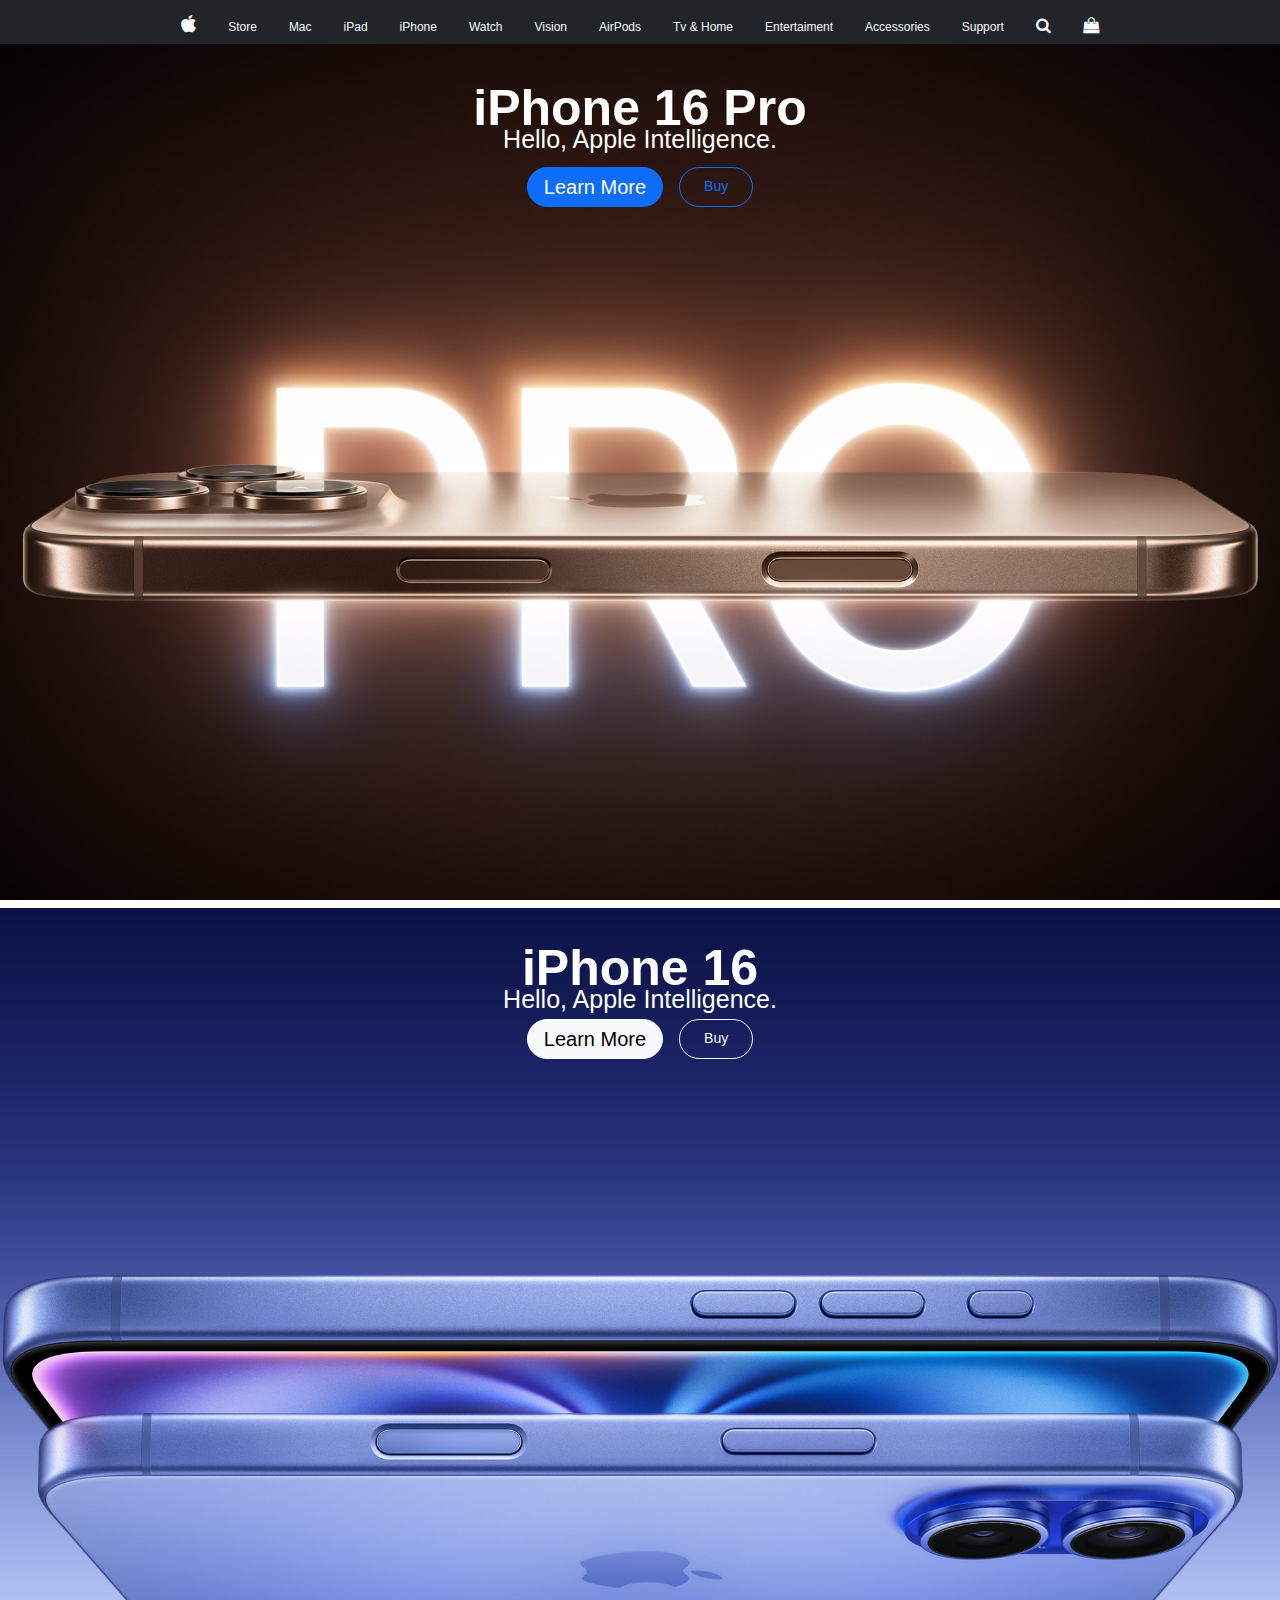
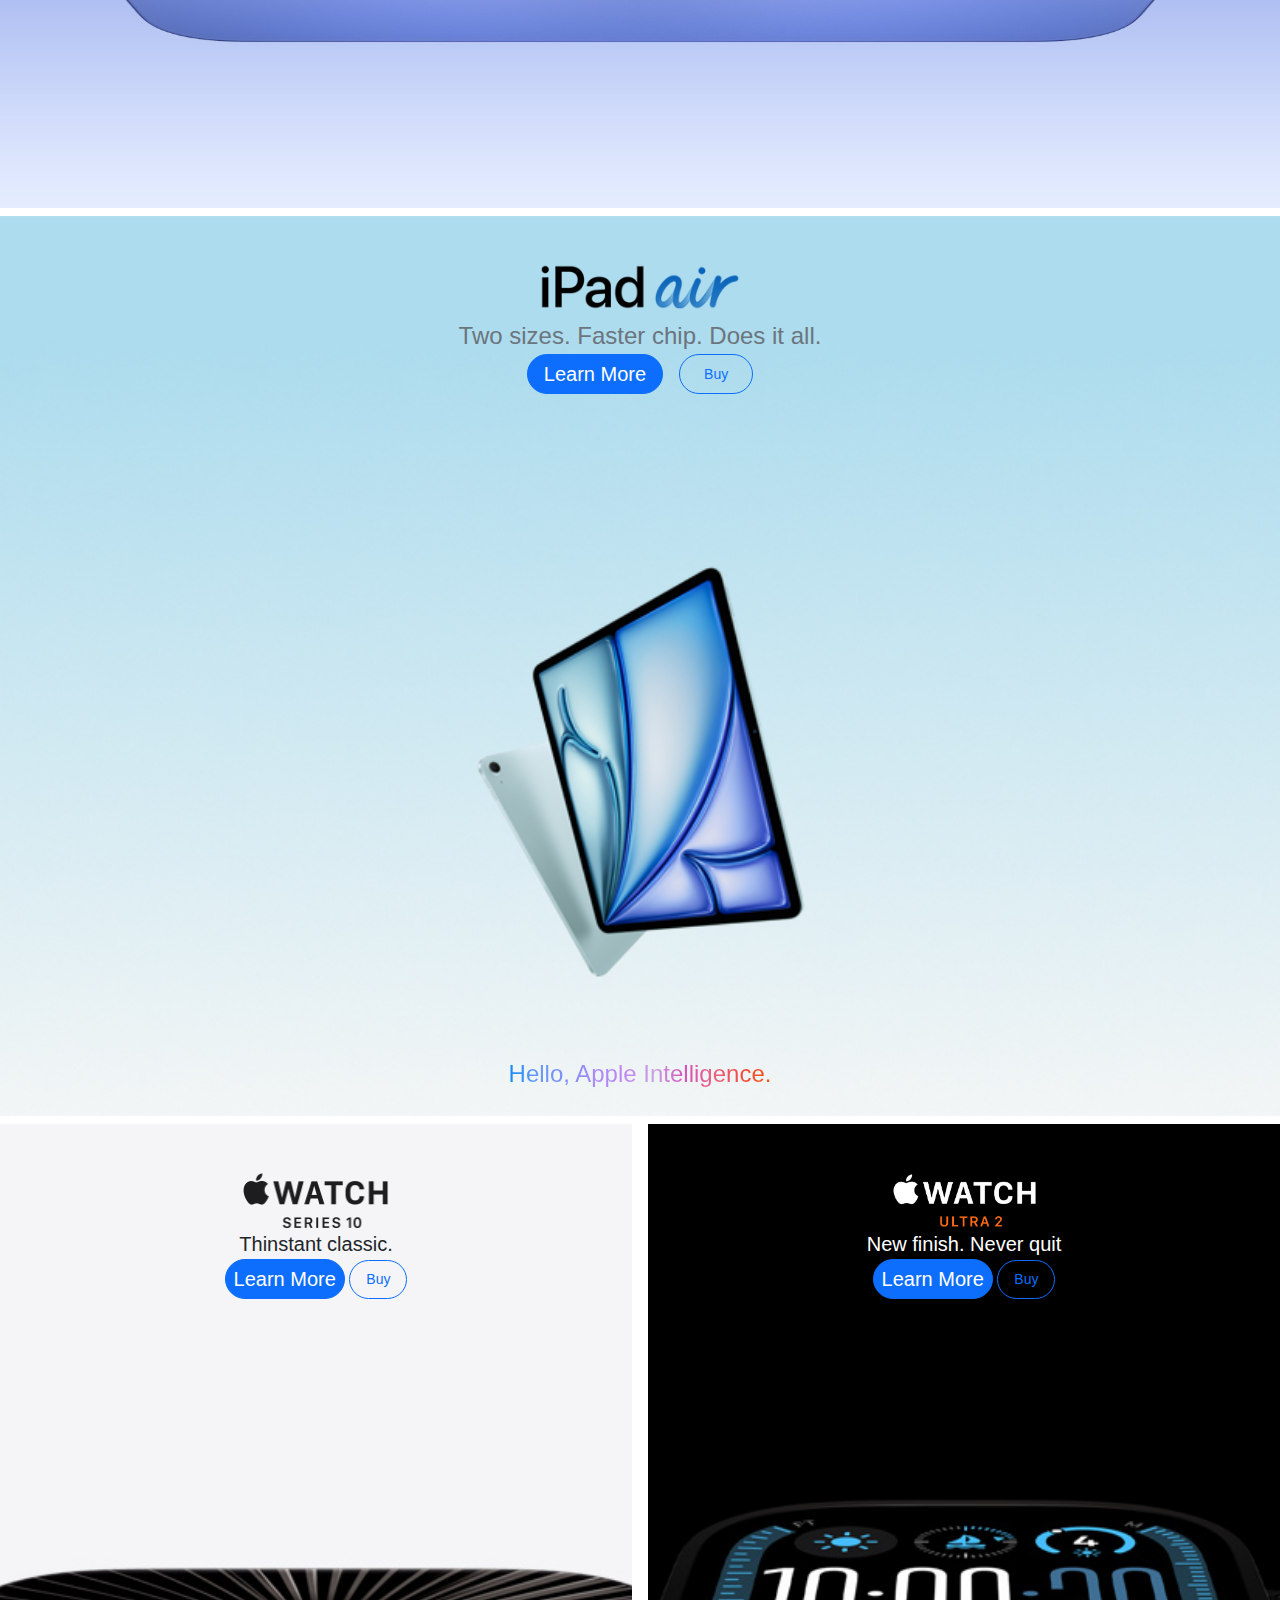
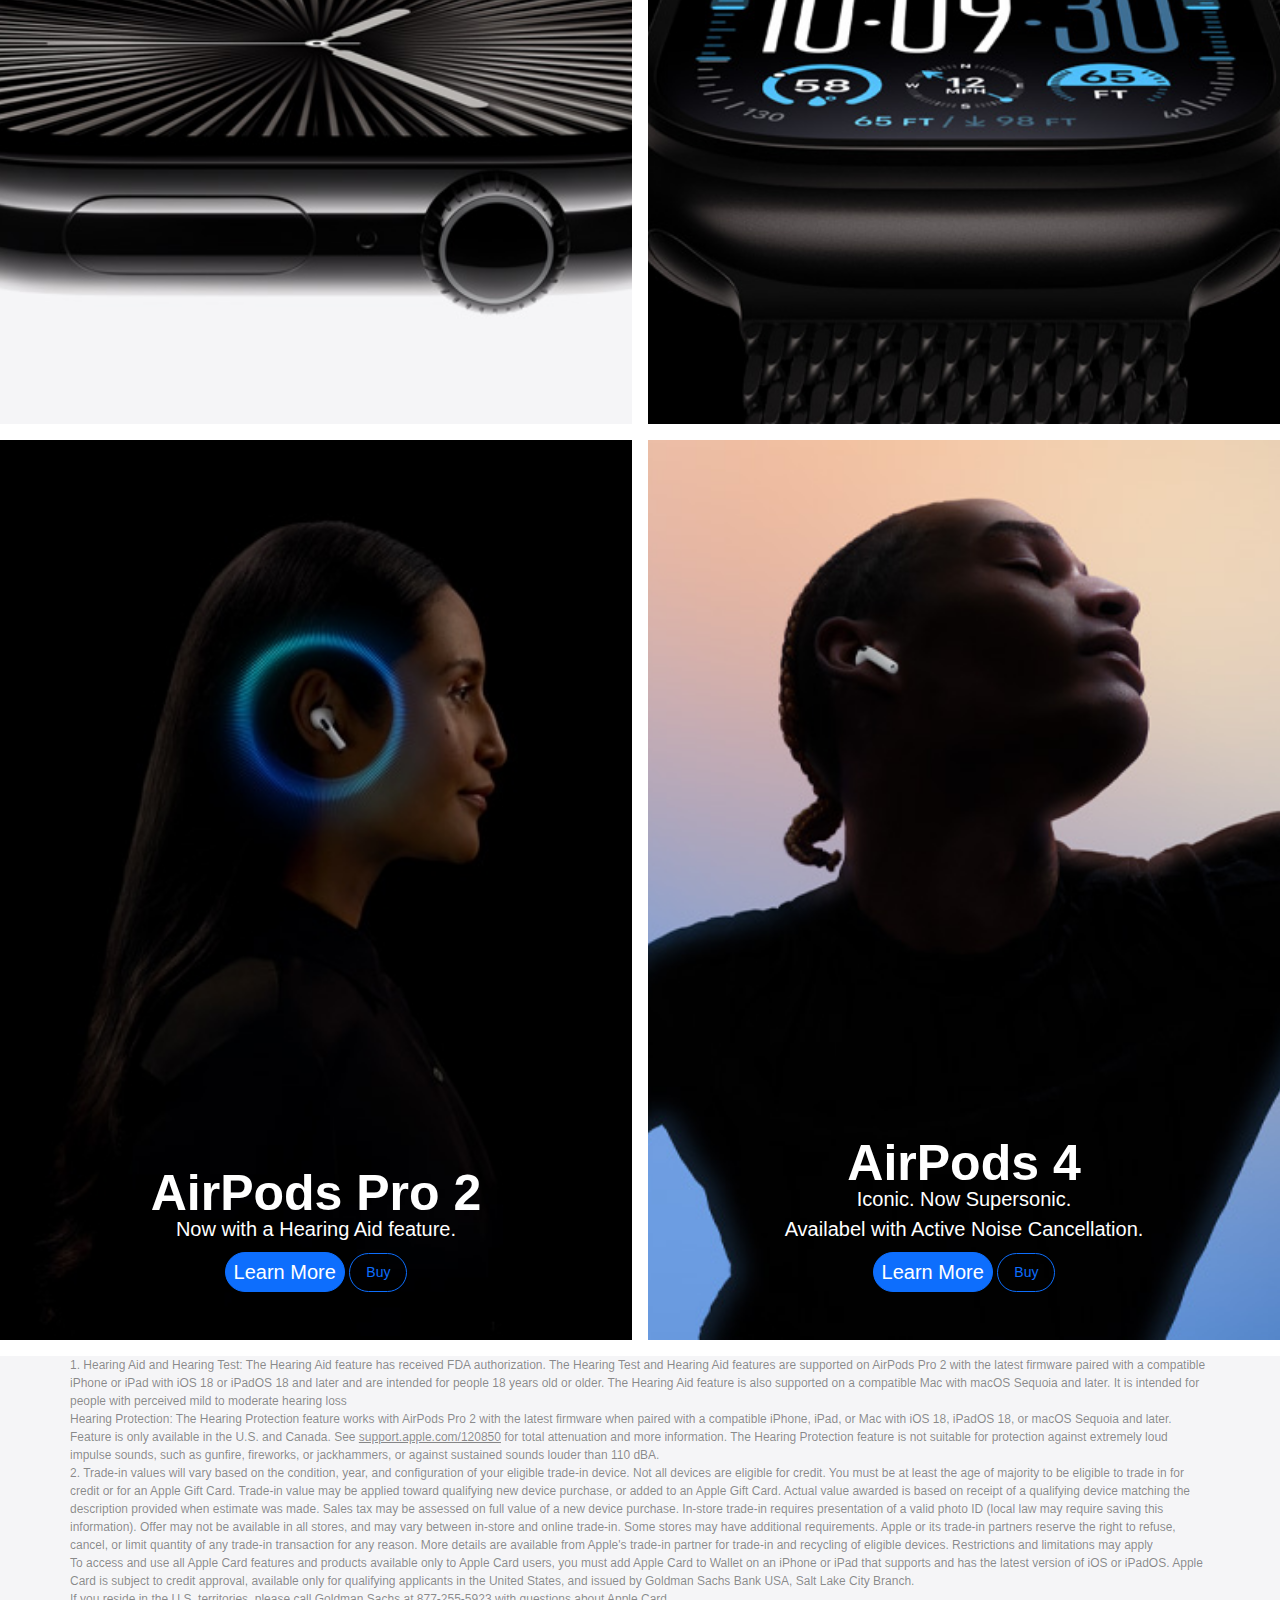
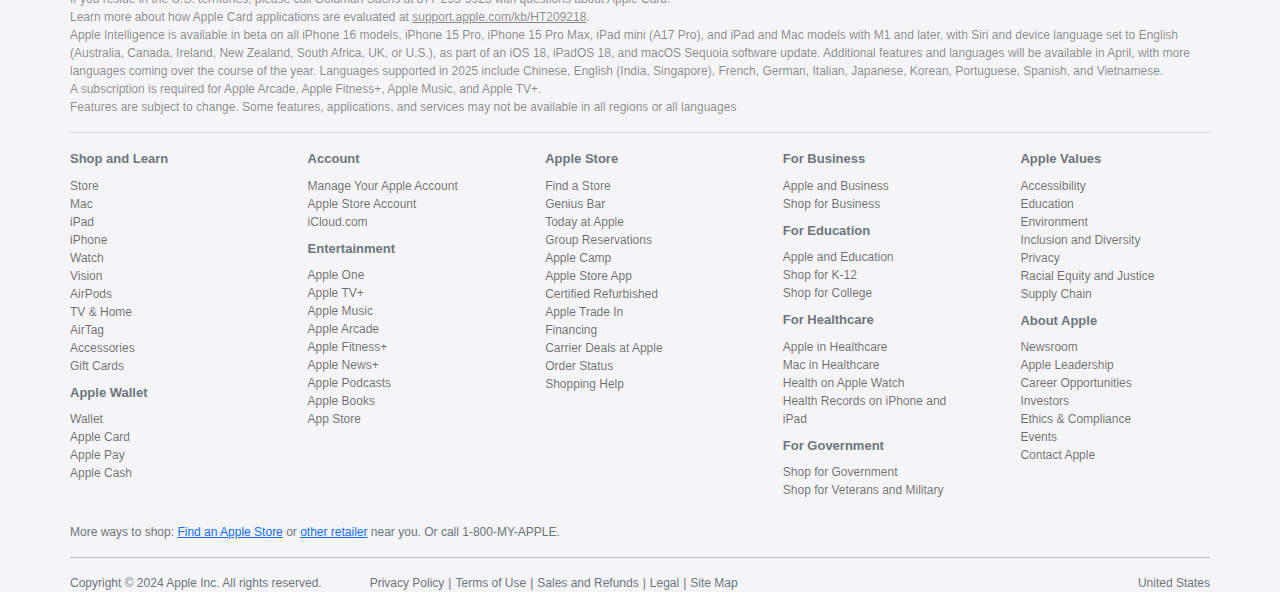
==== indeex.html @ 1e73c9e1 "intialcommit" ====
<!DOCTYPE html>
<html lang="en">
  <head>
    <meta charset="UTF-8" />
    <meta name="viewport" content="width=device-width, initial-scale=1.0" />
    <title>Apple</title>
    <link rel="stylesheet" href="./css/stylee.css" />
    <link rel="shortcut icon" href="./image/favicon.ico" type="image/x-icon" />
    <link
      href="bootstrap-5.0.2-dist/css/bootstrap.min.css"
      rel="stylesheet"
     
    />
    <link rel="stylesheet" href="https://cdnjs.cloudflare.com/ajax/libs/font-awesome/6.7.2/css/all.min.css" integrity="sha512-Evv84Mr4kqVGRNSgIGL/F/aIDqQb7xQ2vcrdIwxfjThSH8CSR7PBEakCr51Ck+w+/U6swU2Im1vVX0SVk9ABhg==" crossorigin="anonymous" referrerpolicy="no-referrer" />
    <link
      rel="stylesheet"
      href="font-awesome-4.7.0/css/font-awesome.min.css"
     
    />
    <link
      href="https://fonts.cdnfonts.com/css/sf-pro-display"
      rel="stylesheet"
    />
  </head>
  <body>
    <header
      class="header container-fluid bg-dark text-light d-flex justify-content-center align-items-center pt-2 px-3 px-md-0"
    >
      <ul
        class="d-flex justify-content-between justify-content-md-center align-items-center container-fluid container-md gap"
      >
        <li>
          <a href="#"><i class="fa-brands fa-apple fs-5 text-light"></i></a>
        </li>
        <li>
          <ul class="d-none d-md-flex justify-content-center container gap text-light">
            <li><a href="#"  class="text-decoration-none text-light">Store</a></li>
            <li><a href="" class="text-decoration-none text-light">Mac</a></li>
            <li><a href="" class="text-decoration-none text-light">iPad</a></li>
            <li><a href="" class="text-decoration-none text-light">iPhone</a></li>
            <li><a href="" class="text-decoration-none text-light">Watch</a></li>
            <li><a href="" class="text-decoration-none text-light">Vision</a></li>
            <li><a href="" class="text-decoration-none text-light">AirPods</a></li>
            <li><a href="" class="text-decoration-none text-light">Tv & Home</a></li>
            <li><a href="" class="text-decoration-none text-light">Entertaiment</a></li>
            <li><a href="" class="text-decoration-none text-light">Accessories</a></li>
            <li><a href="" class="text-decoration-none text-light">Support</a></li>
          </ul>
        </li>
        <li>
          <ul class="d-flex justify-content-center gap">
            <li><i class="fa fa-search" aria-hidden="true"></i></li>
            <li><i class="fa fa-shopping-bag" aria-hidden="true"></i></li>
            <span class="d-block d-md-none"
              ><i class="fa fa-bars"></i
            ></span>
          </ul>
        </li>
      </ul>
    </header>
    <section
      class="iphone-16-pro d-flex flex-column align-items-center justify-content-end justify-content-md-start mb-2"
    >
      <div class="d-flex flex-column align-items-center mt-md-5 pt-5 mb-5 mb-md-0 ">
        <a href="#">
          <div class="hero-text mb-2">
            <h1>iPhone 16 Pro</h1>
            <p>Hello, Apple Intelligence.</p>
          </div>
        </a>
        <div class="hero-btn d-flex justify-content-center gap-3">
          <button class="btn btn-primary btn-lg px-3 py-1 rounded-pill">Learn More</button>
          <button id="bk" class="btn btn-outline-primary btn-sm px-4 py-1 rounded-pill">Buy</button>
        </div>
      </div>
    </section>
    <section
      class="iphone-16 d-flex flex-column justify-content-between align-items-center mb-2"
    >
      <div class="d-flex flex-column align-items-center mt-5">
        <a href="#">
          <div class="hero-text">
            <h1>iPhone 16</h1>
            <p>Hello, Apple Intelligence.</p>
          </div></a
        >
        <div class="hero-btn d-flex justify-content-center gap-3">
          <button class="btn btn-light btn-lg px-3 py-1 rounded-pill">Learn More</button>
          <button id="bk" class="btn btn-outline-light btn-sm px-4 py-1 rounded-pill">Buy</button>
        </div>
      </div>
    </section>
    <section class="ipad-air d-flex justify-content-center mb-2">
      <div
        class="d-flex flex-column align-items-center justify-content-between"
      >
        <div
          class="top d-flex flex-column align-items-center justify-content-center mt-5"
        >
          <a href="#">
            <div
              class="logo d-flex flex-column align-items-center justify-content-center"
            >
              <img
                class="mb-2"
                src="./image/promo_logo_ipadair_ai__gikal75essya_medium_2x.png"
                alt=""
              />
              <p class="fs-4 text-muted">
                Two sizes. Faster chip. Does it all.
              </p>
            </div></a
          >
          <div class="hero-btn d-flex justify-content-center gap-3">
            <button class="btn btn-primary btn-lg px-3 py-1 rounded-pill">Learn More</button>
            <button id="bk" class="btn btn-outline-primary btn-sm px-4 py-1 rounded-pill">Buy</button>
          </div>
        </div>
        <div
          class="bottom d-flex justify-content-center align-items-center mb-4"
        >
          <p class="fs-4">Hello, Apple Intelligence.</p>
        </div>
      </div>
    </section>
    <section
      class="watch d-flex flex-column justify-content-center align-items-center container-fluid flex-md-row justify-content-md-start mb-3"
    >
      <div
        class="series-10 d-flex flex-column align-items-center container-fluid container-md ml-3"
      >
        <a href="#" class="text-decoration-none text-dark">
          <div class="hero-text mt-5">
            <img
              class="watch-logo"
              src="./image/promo_logo_apple_watch_series_10__qk5vaa89vnm2_large_2x.png"
              alt=""
            />
            <p class="fs-5">Thinstant classic.</p>
          </div>
        </a>
        <div class="w-btn">
          <button class="btn btn-primary btn-lg px-2 py-1 rounded-pill">Learn More</button>
          <button id="bk" class="btn btn-outline-primary btn-sm px-3 py-2 rounded-pill">Buy</button>
        </div>
      </div>
      <div
        class="ultra d-flex flex-column align-items-center container-fluid container-md mr-3"
      >
        <a href="#" class="text-decoration-none text-dark">
          <div class="hero-text mt-5">
            <img
              class="watch-logo"
              src="./image/promo_logo_apple_watch_ultra2__ggg2x39rsvqu_medium_2x.png"
              alt=""
            />
            <p class="fs-5 text-white">New finish. Never quit</p>
          </div>
        </a>
        <div class="w-btn">
          <button class="btn btn-primary btn-lg px-2 py-1 rounded-pill">Learn More</button>
          <button id="bk" class="btn btn-outline-primary btn-sm px-3 py-2 rounded-pill">Buy</button>
        </div>
      </div>
    </section>
    <section
      class="airpod d-flex flex-column justify-content-center align-items-center container-fluid flex-md-row justify-content-md-start mb-3"
    >
      <div
        class="airpods-pro d-flex flex-column align-items-center justify-content-end container-fluid container-md ml-4"
      >
        <a href="#" class="text-decoration-none text-dark">
          <div class="hero-text mt-5">
            <h1 class="text-white">AirPods Pro 2</h1>
            <p class="fs-5 text-white my-2">Now with a Hearing Aid feature.</p>
          </div>
        </a>
        <div class="w-btn mb-5">
          <button class="btn btn-primary btn-lg px-2 py-1 rounded-pill">Learn More</button>
          <button id="bk" class="btn btn-outline-primary btn-sm px-3 py-2 rounded-pill">Buy</button>
        </div>
      </div>
      <div
        class="airpods-4 d-flex flex-column align-items-center justify-content-end container-fluid container-md mr-2"
      >
        <a href="#" class="text-decoration-none text-white">
          <div class="hero-text mt-5 ">
            <h1 class="">AirPods 4</h1>
            <p class="fs-5 font-weight-bold mb-2 mt-2">
              Iconic. Now Supersonic.<br>Availabel with Active Noise Cancellation.
            </p>
          </div>
        </a>
        <div class="w-btn mb-5">
          <button class="btn btn-primary btn-lg px-2 py-1 rounded-pill">Learn More</button>
          <button id="bk" class="btn btn-outline-primary btn-sm px-3 py-2 rounded-pill">Buy</button>
        </div>
      </div>
    </section>
    <footer class="foot d-flex justify-content-md-center container-fluid">
      <div class="foot-cont container-md container-fluid d-flex flex-column align-items-center ">
        <div class="text container-fluid container-md mb-3 px-3 px-md-0">
          <p>
            1. Hearing Aid and Hearing Test: The Hearing Aid feature has
            received FDA authorization. The Hearing Test and Hearing Aid
            features are supported on AirPods Pro 2 with the latest firmware
            paired with a compatible iPhone or iPad with iOS 18 or iPadOS 18 and
            later and are intended for people 18 years old or older. The Hearing
            Aid feature is also supported on a compatible Mac with macOS Sequoia
            and later. It is intended for people with perceived mild to moderate
            hearing loss
          </p>
          
          <p>
            Hearing Protection: The Hearing Protection feature works with
            AirPods Pro 2 with the latest firmware when paired with a compatible
            iPhone, iPad, or Mac with iOS 18, iPadOS 18, or macOS Sequoia and
            later. Feature is only available in the U.S. and Canada. See
            <a href="support.apple.com/120850">support.apple.com/120850</a> for
            total attenuation and more information. The Hearing Protection
            feature is not suitable for protection against extremely loud
            impulse sounds, such as gunfire, fireworks, or jackhammers, or
            against sustained sounds louder than 110 dBA.
          </p>
  
          <p>
            2. Trade-in values will vary based on the condition, year, and
            configuration of your eligible trade-in device. Not all devices are
            eligible for credit. You must be at least the age of majority to be
            eligible to trade in for credit or for an Apple Gift Card. Trade-in
            value may be applied toward qualifying new device purchase, or added
            to an Apple Gift Card. Actual value awarded is based on receipt of a
            qualifying device matching the description provided when estimate
            was made. Sales tax may be assessed on full value of a new device
            purchase. In-store trade-in requires presentation of a valid photo
            ID (local law may require saving this information). Offer may not be
            available in all stores, and may vary between in-store and online
            trade-in. Some stores may have additional requirements. Apple or its
            trade-in partners reserve the right to refuse, cancel, or limit
            quantity of any trade-in transaction for any reason. More details
            are available from Apple's trade-in partner for trade-in and
            recycling of eligible devices. Restrictions and limitations may
            apply
          </p>
          
          <p>
            To access and use all Apple Card features and products available
            only to Apple Card users, you must add Apple Card to Wallet on an
            iPhone or iPad that supports and has the latest version of iOS or
            iPadOS. Apple Card is subject to credit approval, available only for
            qualifying applicants in the United States, and issued by Goldman
            Sachs Bank USA, Salt Lake City Branch.
          </p>
         
          <p>
            If you reside in the U.S. territories, please call Goldman Sachs at
            877-255-5923 with questions about Apple Card.
          </p>
          
          <p>
            Learn more about how Apple Card applications are evaluated at
            <a href="support.apple.com/kb/HT209218"
              >support.apple.com/kb/HT209218</a
            >.
          </p>
         
          <p>
            Apple Intelligence is available in beta on all iPhone 16 models,
            iPhone 15 Pro, iPhone 15 Pro Max, iPad mini (A17 Pro), and iPad and
            Mac models with M1 and later, with Siri and device language set to
            English (Australia, Canada, Ireland, New Zealand, South Africa, UK,
            or U.S.), as part of an iOS 18, iPadOS 18, and macOS Sequoia
            software update. Additional features and languages will be available
            in April, with more languages coming over the course of the year.
            Languages supported in 2025 include Chinese, English (India,
            Singapore), French, German, Italian, Japanese, Korean, Portuguese,
            Spanish, and Vietnamese.
          </p>
          
          <p>
            A subscription is required for Apple Arcade, Apple Fitness+, Apple
            Music, and Apple TV+.
          </p>
         
          <p class="mb-3">
            Features are subject to change. Some features, applications, and
            services may not be available in all regions or all languages
          </p>
          <hr />
        </div >
       
        <ul class="links d-flex flex-column flex-md-row
         justify-content-start container-fluid container-md mb-3 px-3 px-md-0 gap-md-5  list-unstyled">
          <li class="link-cont">
            <hr>
            <span class="fw-bolder text-muted ">Shop and Learn  <i class="fa fa-angle-down d-block d-md-none"></i></span>
            <hr />
            <ul class="d-none d-md-block list-unstyled my-2">
              <li><a href="#">Store</a></li>
              <li><a href="#">Mac</a></li>
              <li><a href="#">iPad</a></li>
              <li><a href="#">iPhone</a></li>
              <li><a href="#">Watch</a></li>
              <li><a href="#">Vision</a></li>
              <li><a href="#">AirPods</a></li>
              <li><a href="#">TV & Home</a></li>
              <li><a href="#">AirTag</a></li>
              <li><a href="#">Accessories</a></li>
              <li><a href="#">Gift Cards</a></li>
            </ul>
            <span class="fw-bolder text-muted ">Apple Wallet<i class="fa fa-angle-down d-block d-md-none"></i></span>
            <hr>
            <ul class="d-none d-md-block my-2">
              <li><a href="#">Wallet</a></li>
              <li><a href="#">Apple Card</a></li>
              <li><a href="#">Apple Pay</a></li>
              <li><a href="#">Apple Cash</a></li>
            </ul>
          </li>
          <li class="link-cont">
            <span class="fw-bolder text-muted ">Account<i class="fa fa-angle-down d-block d-md-none"></i></span>
            <hr>
            <ul class="d-none d-md-block my-2">
              <li><a href="#">Manage Your Apple Account</a></li>
              <li><a href="#">Apple Store Account</a></li>
              <li><a href="#">iCloud.com</a></li>
            </ul>
            <span class="fw-bolder text-muted ">Entertainment<i class="fa fa-angle-down d-block d-md-none"></i></span>
            <hr>
            <ul class="d-none d-md-block my-2">
              
              <li><a href="#">Apple One</a></li>
              <li><a href="#">Apple TV+</a></li>
              <li><a href="#">Apple Music</a></li>
              <li><a href="#">Apple Arcade</a></li>
              <li><a href="#">Apple Fitness+</a></li>
              <li><a href="#">Apple News+</a></li>
              <li><a href="#">Apple Podcasts</a></li>
              <li><a href="#">Apple Books</a></li>
              <li><a href="#">App Store</a></li>
            </ul>
          </li>
          <li class="link-cont">
            <span class="fw-bolder text-muted ">Apple Store<i class="fa fa-angle-down d-block d-md-none"></i></span>
            <hr>
          
            <ul class="d-none d-md-block my-2">
              
              <li><a href="#">Find a Store</a></li>
              <li><a href="#">Genius Bar</a></li>
              <li><a href="#">Today at Apple</a></li>
              <li><a href="#">Group Reservations</a></li>
              <li><a href="#">Apple Camp</a></li>
              <li><a href="#">Apple Store App</a></li>
              <li><a href="#">Certified Refurbished</a></li>
              <li><a href="#">Apple Trade In</a></li>
              <li><a href="#">Financing</a></li>
              <li><a href="#">Carrier Deals at Apple</a></li>
              <li><a href="#">Order Status</a></li>
              <li><a href="#">Shopping Help</a></li>
            </ul>
          </li>
          <li class="link-cont">
            <span class="fw-bolder text-muted ">For Business<i class="fa fa-angle-down d-block d-md-none"></i></span>
            <hr>
            <ul class="d-none d-md-block my-2">
              <li><a href="#">Apple and Business</a></li>
              <li><a href="#">Shop for Business</a></li>
            </ul>
            <span class="fw-bolder text-muted ">For Education<i class="fa fa-angle-down d-block d-md-none "></i></span>
            <hr>
            <ul class="d-none d-md-block my-2">
              <li><a href="#">Apple and Education</a></li>
              <li><a href="#">Shop for K-12</a></li>
              <li><a href="#">Shop for College</a></li>
            </ul>
            <span class="fw-bolder text-muted ">For Healthcare<i class="fa fa-angle-down d-block d-md-none"></i></span>
            <hr>
            <ul class="d-none d-md-block my-2">
              <li><a href="#">Apple in Healthcare</a></li>
              <li><a href="#">Mac in Healthcare</a></li>
              <li><a href="#">Health on Apple Watch</a></li>
              <li>
                <a href="#">Health Records on iPhone and iPad</a>
              </li>
            </ul>
            <span class="fw-bolder text-muted ">For Government<i class="fa fa-angle-down d-block d-md-none"></i></span>
              <hr>
            <ul class="d-none d-md-block my-2">
              <li><a href="#">Shop for Government</a></li>
              <li><a href="#">Shop for Veterans and Military</a></li>
            </ul>
          </li>
          <li class="link-cont">
            <span class="fw-bolder text-muted ">Apple Values<i class="fa fa-angle-down d-block d-md-none"></i></span>
            <hr>
            <ul class="d-none d-md-block my-2">
              
              <li><a href="#">Accessibility</a></li>
              <li><a href="#">Education</a></li>
              <li><a href="#">Environment</a></li>
              <li><a href="#">Inclusion and Diversity</a></li>
              <li><a href="#">Privacy</a></li>
              <li><a href="#">Racial Equity and Justice</a></li>
              <li><a href="#">Supply Chain</a></li>
            </ul>
            <span class="fw-bolder text-muted ">About Apple<i class="fa fa-angle-down d-block d-md-none"></i></span>
            <hr>
            <ul class="d-none d-md-block link-secondary text-decoration-none my-2">
              <li><a href="#">Newsroom</a></li>
              <li><a href="#">Apple Leadership</a></li>
              <li><a href="#">Career Opportunities</a></li>
              <li><a href="#">Investors</a></li>
              <li><a href="#">Ethics & Compliance</a></li>
              <li><a href="#">Events</a></li>
              <li><a href="#">Contact Apple</a></li>
            </ul>
          </li>
        </ul>
        <div class="container-fluid   px-3 px-md-0 mb-3">
          <p  class="text-muted  ways pb-3">
            More ways to shop: <a href="#">Find an Apple Store</a> or
            <a href="#">other retailer</a> near you. Or call 1-800-MY-APPLE.
            <hr />
          </p>
        
        </div>
        
        
        <div class="last-foot container-fluid d-flex flex-column-reverse flex-md-row justify-content-start text-muted px-3 px-md-0  gap-2 gap-md-3 gap-lg-5">
          <p>Copyright © 2024 Apple Inc. All rights reserved.</p>
          <ul class="list-unstyled d-flex gap-0 gap-md-1">
            <li><a href="#" class="text-decoration-none text-muted">Privacy Policy</a></li>
            <li ><span>|</span></li>
            <li><a href="#" class="text-decoration-none text-muted">Terms of Use</a></li>
            <li><span>|</span></li>
            <li><a href="#" class="text-decoration-none text-muted">Sales and Refunds</a></li>
            <li><span>|</span></li>
            <li><a href="#" class="text-decoration-none text-muted">Legal</a></li>
            <li><span>|</span></li>
            <li><a href="#" class="text-decoration-none text-muted">Site Map</a></li>
          </ul>
          <ul id="right" class="list-unstyled d-flex position-md-absolute "><li><a href="#" class="text-decoration-none text-muted">United States</a></li></ul>
        </div>
      </div>
    </footer> 


    <script
      src="bootstrap-5.0.2-dist/js/bootstrap.bundle.js"
    ></script>
  </body>
</html>
---- css/stylee.css ----
* {
  margin: 0 !important;
  padding: 0 !important;
  font-family: "SF Pro Text", "SF Pro Icons", "Helvetica Neue", Helvetica, Arial,
    sans-serif;
}
.header {
  /* background-color: rgba(255, 255, 255, 0.9); */
  /* color: #333333; */
  height: 44px;
  position: fixed;
}
.header ul {
  list-style: none;
}
.header a {
  font-size: 12px;
}
/* .header li {
  white-space: nowrap;
} */
.gap {
  gap: 1rem;
}

.iphone-16-pro {
  height: 100vh;
  background-image: url("../image/hero_iphone16pro_avail__fnf0f9x70jiy_largetall_2x.jpg");
  background-size: cover;
  background-position: center;
  background-repeat: no-repeat;

}
.hero-text h1 {
  font-family: "SF Pro Text", "SF Pro Icons", "Helvetica Neue", Helvetica, Arial,
    sans-serif;
  font-size: 50px;
  line-height: 25px;
  font-style: normal;
  font-weight: 600;
  margin-bottom: 16px;
}
.hero-text p {
  font-size: 25px;
  font-weight: 200;
  font-family: "SF Pro Text", "SF Pro Icons", "Helvetica Neue", Helvetica, Arial,
    sans-serif;
}
.hero-text {
  text-align: center;
}
.iphone-16-pro a,
.iphone-16 a {
  color: white;
  text-decoration: none;
}
.iphone-16-pro a:hover,
.iphone-16 a:hover {
  color: #f0f0f0;
}

.iphone-16 {
  height: 100vh;
  background-image: url("../image/hero_iphone16_avail__euwzls69btea_largetall_2x.jpg");
  background-size: cover;
  background-position: center;
  background-repeat: no-repeat;
 
}

.ipad-air {
  height: 100vh;
  background-image: url("../image/hero_ipad_air__enn6321t3tkm_large.jpg");
  background-size: cover;
  background-position: center;
  background-repeat: no-repeat;
 
}
.bottom p {
  background: linear-gradient(
    to right,
    #178af7,
    #6a9bf7,
    #7f8cf8,
    #ac8af8,
    #c085f2,
    #c8a0e1,
    #d354bc,
    #ea6183,
    #f34a41,
    #f5530f
  );
  background-clip: text;
  -webkit-background-clip: text;
  -webkit-text-fill-color: transparent;
  font-size: 20px;
}
.logo img {
  width: 200px;
  height: 46px;
}
/* .logo p {
   font-size: 25px;
  text-align: center;
} */
.ipad-air a {
  text-decoration: none;
  color: black;
}
.ipad-air a:hover {
  color: black;
}
.watch {
  height: 100vh;
  gap: 1rem;
}
.series-10 {
  width: 50%;
  height: 100%;
  background-image: url("../image/promo_apple_watch_series_10_avail_lte__c70y29goir42_large.jpg");
  background-size: cover;
  background-position: center;
  background-repeat: no-repeat;
}
.ultra {
  width: 50%;
  height: 100%;
  background-image: url("../image/promo_apple_watch_ultra2_avail__dyawbjw9cowi_large.jpg");
  background-size: cover;
  background-position: center;
  background-repeat: no-repeat;
}
.watch-logo {
  width: 147px;
  height: 57px;
}

.airpod {
  height: 100vh;
  gap: 1rem;
}
.airpods-pro {
  width: 50%;
  height: 100%;
  background-image: url("../image/promo_airpods_pro_2_avail__vkitqi3okwie_medium.jpg");
  background-size: cover;
  background-position: center;
  background-repeat: no-repeat;
}
.airpods-4 {
  width: 50%;
  height: 100%;
  background-image: url("../image/promo_airpods_4_avail__bl22kvpg6ez6_medium.jpg");
  background-size: cover;
  background-position: center;
  background-repeat: no-repeat;
}
.foot {
  background-color: #f5f5f7;
}
.text {
  color: rgba(0, 0, 0, 0.46);
  width: 980px;
  font-size: 12px;
  font-weight: 400;
  margin-top: 20px;
}
.text a {
  color: rgba(0, 0, 0, 0.46);
}
.links {
  font-size: 12px;
}
.link-cont {
  flex: 1;
}
.link-cont a {
  text-decoration: none;
  color: rgba(0, 0, 0, 0.56);
}
.link-cont a:hover {
  color:  rgba(0, 0, 0, 0.56);;
  text-decoration: underline;
}
.link-cont li {
  list-style: none;
}
.link-cont span h4 {
  color: rgba(0, 0, 0, 0.66);
}
.ways {
  text-align: left;
  color: rgba(0, 0, 0, 0.56);
  font-size: 12px;
  font-weight: 400;

}
.link-cont span{
  display: flex;
  justify-content: space-between;
  font-style: bolder;
  font-size: 13px;
  margin-top: 15px;
}
.link-cont hr{
  display: none;
}
.last-foot{
  font-size: 12px;
  /* position: relative; */
}
/* #right{
  position: absolute;
  right: 0;
} */

@media (min-width: 768px) {
  .gap {
    gap: 1rem; 
  }
}


@media (min-width: 992px) {
  .gap {
    gap: 2rem; 
  }
}
@media (max-width: 768px) {
  .iphone-16-pro {
    background-image: url("../image/hero_iphone16pro_avail__fnf0f9x70jiy_small.jpg");
    height: 90vh;
  }
  .iphone-16 {
    background-image: url("../image/hero_iphone16_avail__euwzls69btea_small.jpg");
    /* height: 90vh; */
  
  }
  .ipad-air {
    background-image: url("../image/hero_ipad_air__enn6321t3tkm_medium.jpg");
    /* height: 90vh; */
  }
  .series-10 {
    background-image: url("../image/promo_apple_watch_series_10_avail_lte__c70y29goir42_medium_2x.jpg");
  }
  .ultra {
    background-image: url("../image/promo_apple_watch_ultra2_avail__dyawbjw9cowi_medium_2x.jpg");
  }
  .watch {
    height: 200vh;
  }
  .watch-logo {
    width: 115px;
    height: 44px;
  }
  .airpod {
    height: 200vh;
  }
  .airpods-pro {
    background-image: url("../image/promo_airpods_pro_2_avail__vkitqi3okwie_small_2x.jpg");
  }
  .airpods-4 {
    background-image: url("../image/promo_airpods_4_avail__bl22kvpg6ez6_small_2x.jpg");
  }
  .hero-text h1 {
    font-size: 35px;
    margin-bottom: 10px;
  }
  .hero-text p {
    font-size: 20px;
  }
  .logo img {
    width: 170px;
    height: 38px;
  }
 
  .hero-btn {
    margin-bottom: 20px;
  }
  .link-cont hr{
    display: block;
  }
  .link-cont{
    margin-right: 25px;
  }
 
}
@media  (min-width: 768px) {
 .last-foot{
  position: relative;

 }
 #right{
  position: absolute;
  right: 0;
 }
}
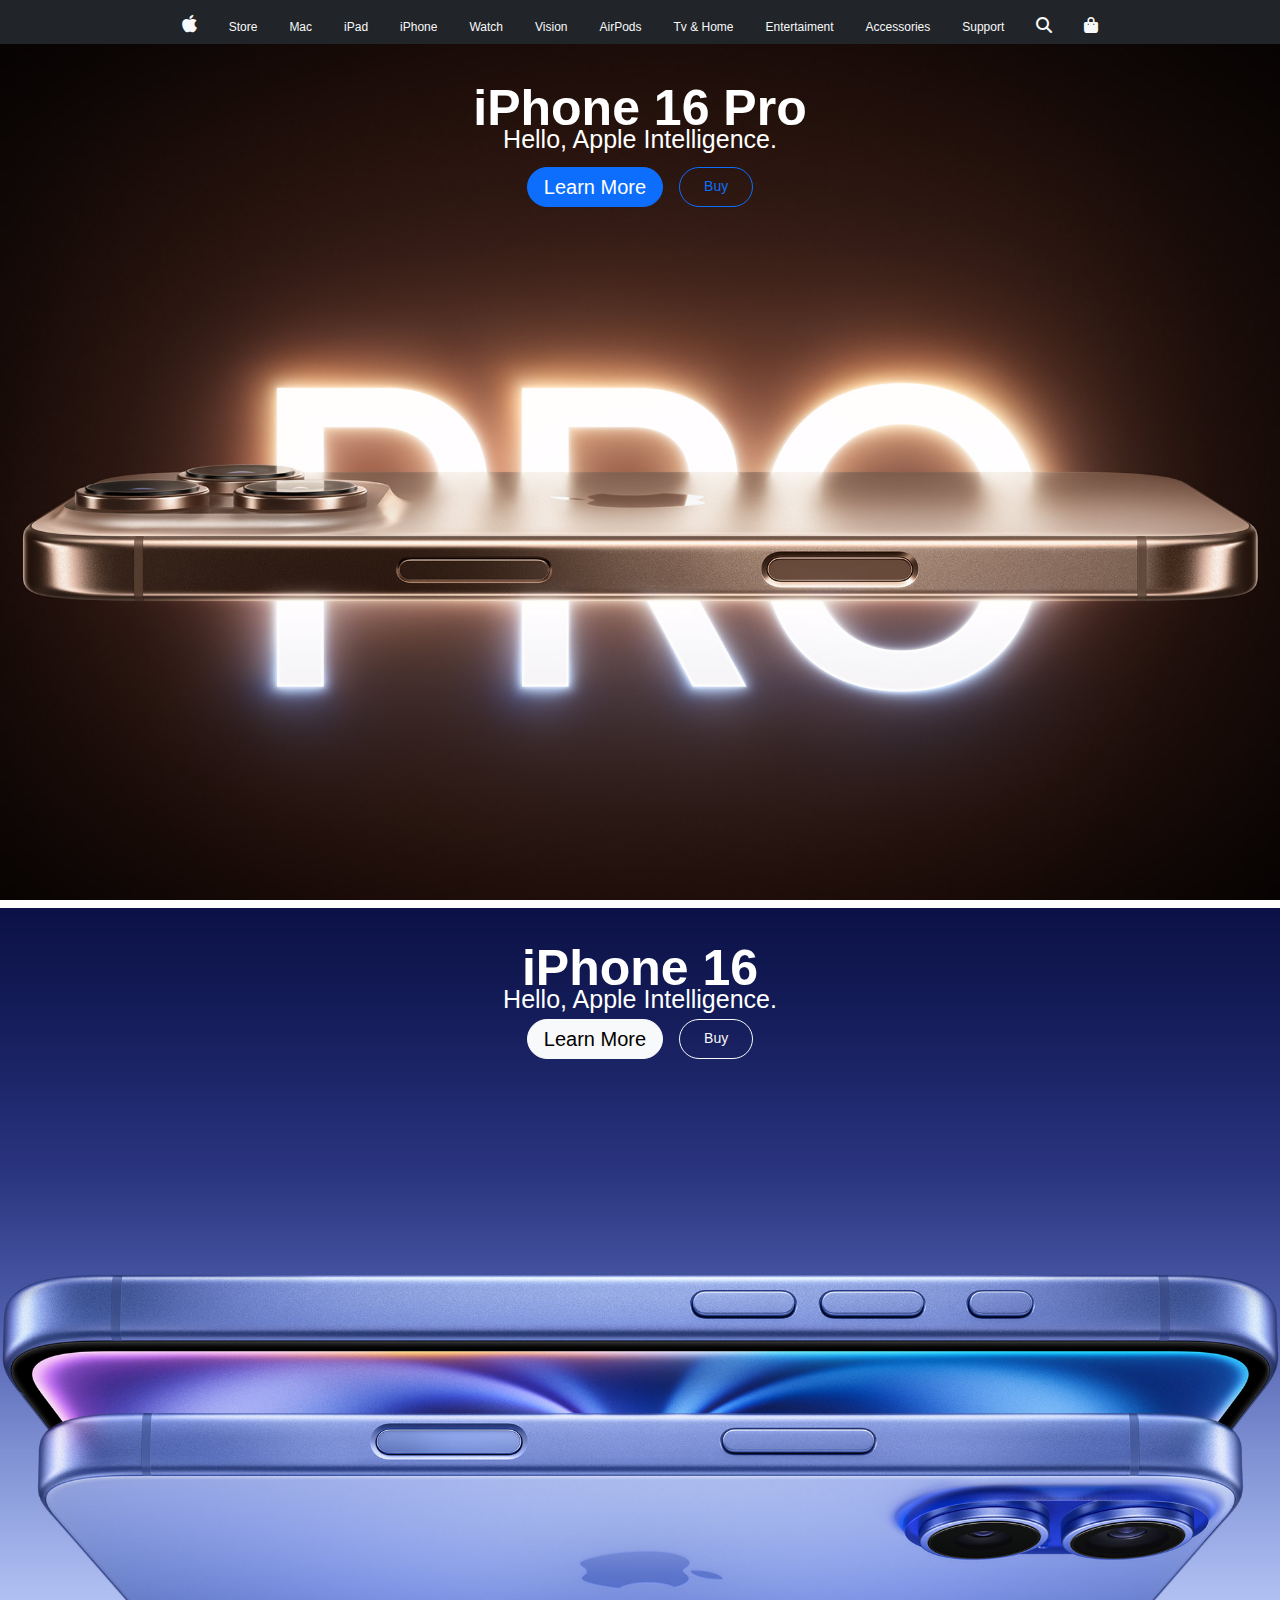
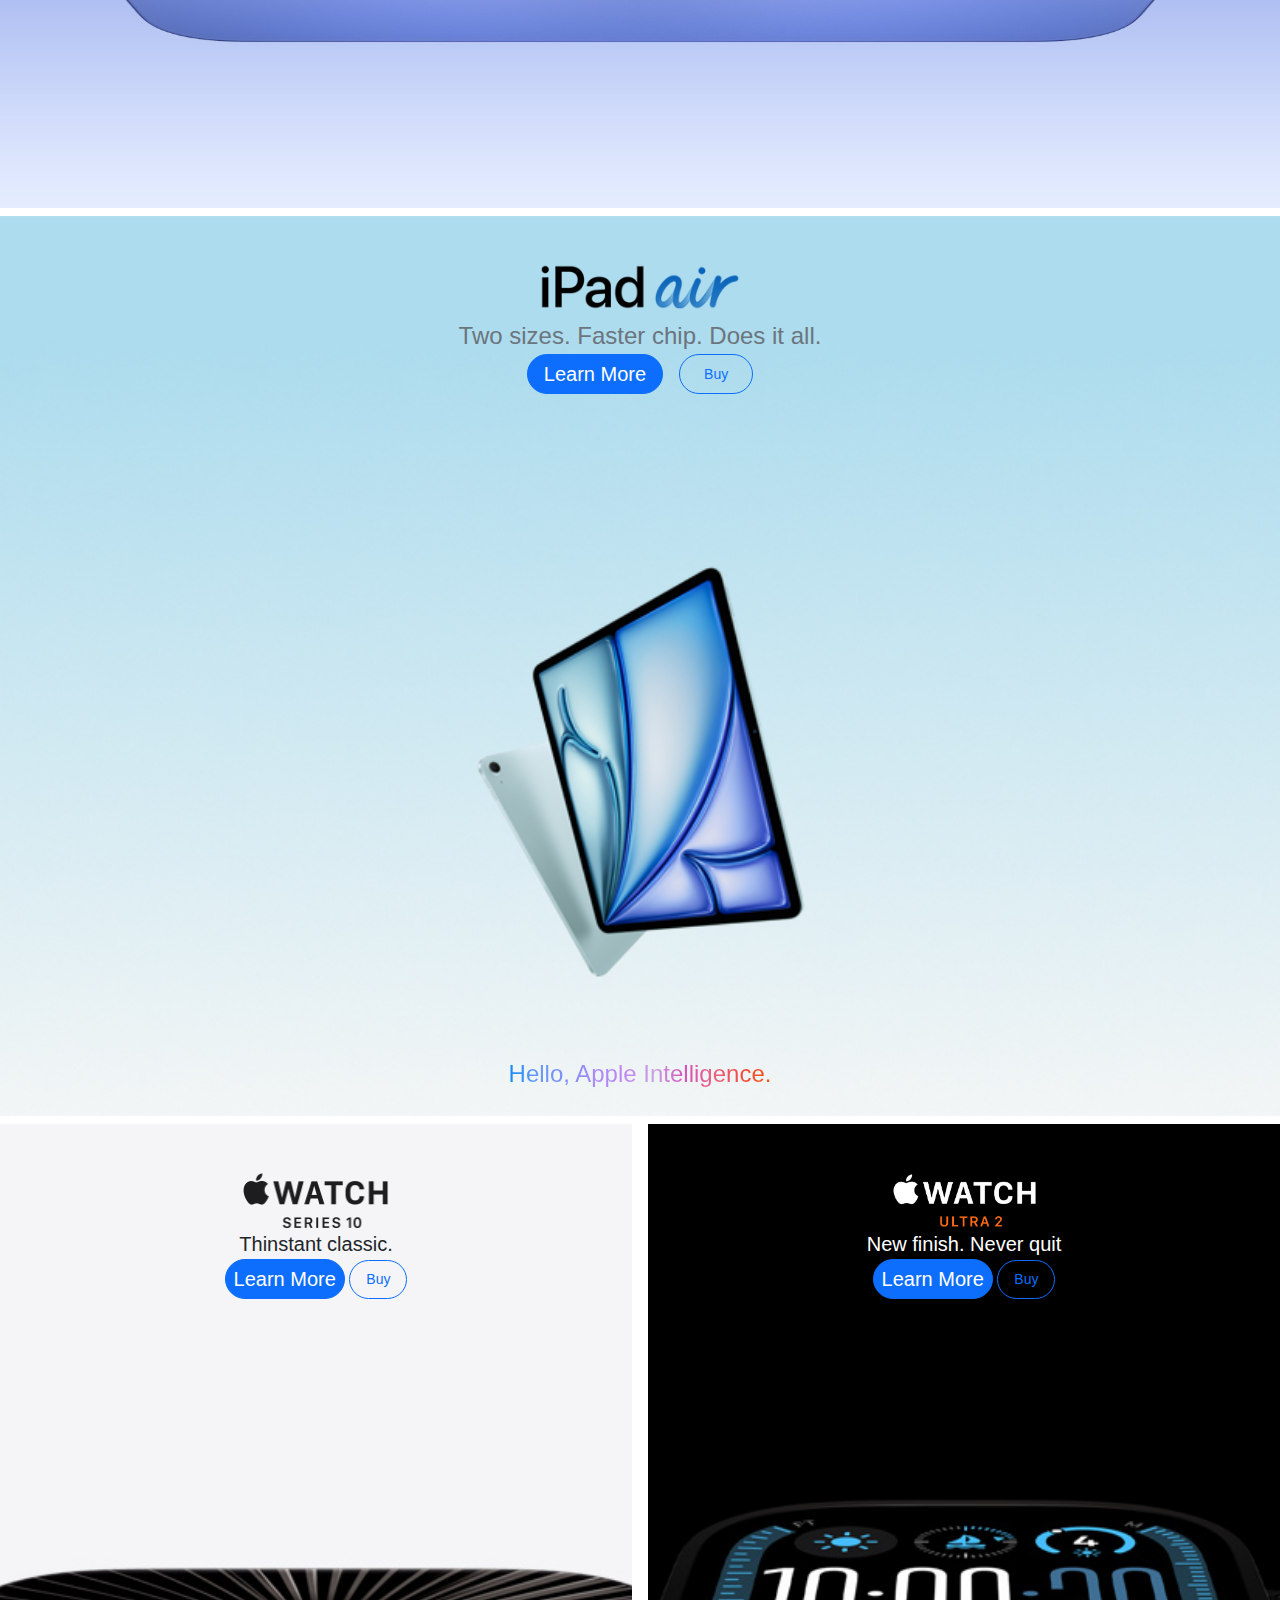
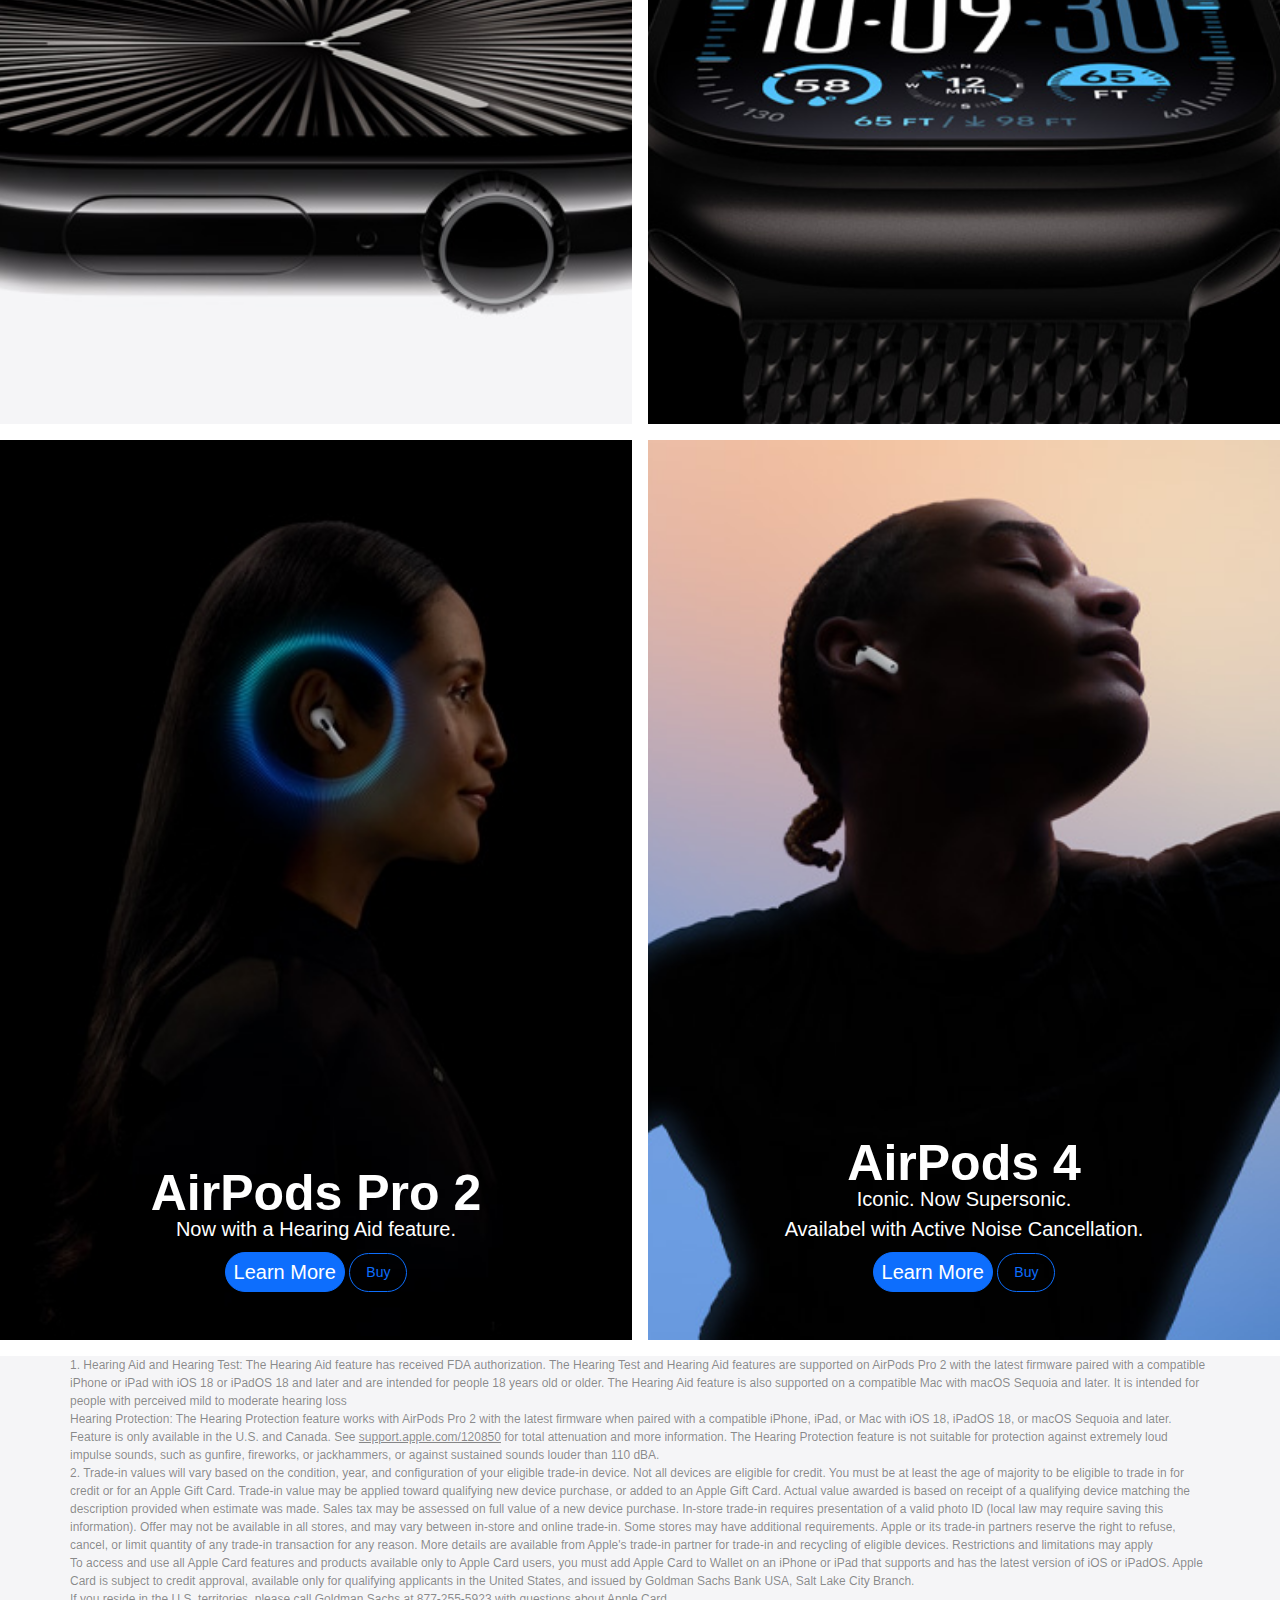
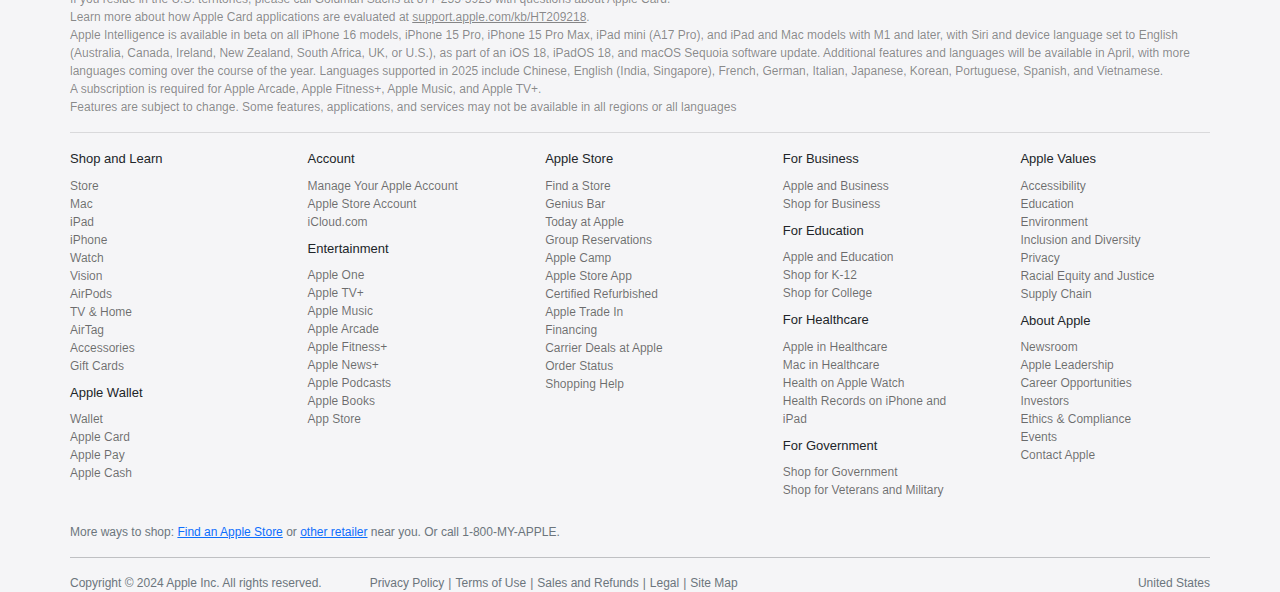
==== commit 3f7d31c3: "lister" ====
--- a/indeex.html
+++ b/indeex.html
@@ -1,453 +1,481 @@
-<!DOCTYPE html>
-<html lang="en">
-  <head>
-    <meta charset="UTF-8" />
-    <meta name="viewport" content="width=device-width, initial-scale=1.0" />
-    <title>Apple</title>
-    <link rel="stylesheet" href="./css/stylee.css" />
-    <link rel="shortcut icon" href="./image/favicon.ico" type="image/x-icon" />
-    <link
-      href="bootstrap-5.0.2-dist/css/bootstrap.min.css"
-      rel="stylesheet"
-     
-    />
-    <link rel="stylesheet" href="https://cdnjs.cloudflare.com/ajax/libs/font-awesome/6.7.2/css/all.min.css" integrity="sha512-Evv84Mr4kqVGRNSgIGL/F/aIDqQb7xQ2vcrdIwxfjThSH8CSR7PBEakCr51Ck+w+/U6swU2Im1vVX0SVk9ABhg==" crossorigin="anonymous" referrerpolicy="no-referrer" />
-    <link
-      rel="stylesheet"
-      href="font-awesome-4.7.0/css/font-awesome.min.css"
-     
-    />
-    <link
-      href="https://fonts.cdnfonts.com/css/sf-pro-display"
-      rel="stylesheet"
-    />
-  </head>
-  <body>
-    <header
-      class="header container-fluid bg-dark text-light d-flex justify-content-center align-items-center pt-2 px-3 px-md-0"
-    >
-      <ul
-        class="d-flex justify-content-between justify-content-md-center align-items-center container-fluid container-md gap"
-      >
-        <li>
-          <a href="#"><i class="fa-brands fa-apple fs-5 text-light"></i></a>
-        </li>
-        <li>
-          <ul class="d-none d-md-flex justify-content-center container gap text-light">
-            <li><a href="#"  class="text-decoration-none text-light">Store</a></li>
-            <li><a href="" class="text-decoration-none text-light">Mac</a></li>
-            <li><a href="" class="text-decoration-none text-light">iPad</a></li>
-            <li><a href="" class="text-decoration-none text-light">iPhone</a></li>
-            <li><a href="" class="text-decoration-none text-light">Watch</a></li>
-            <li><a href="" class="text-decoration-none text-light">Vision</a></li>
-            <li><a href="" class="text-decoration-none text-light">AirPods</a></li>
-            <li><a href="" class="text-decoration-none text-light">Tv & Home</a></li>
-            <li><a href="" class="text-decoration-none text-light">Entertaiment</a></li>
-            <li><a href="" class="text-decoration-none text-light">Accessories</a></li>
-            <li><a href="" class="text-decoration-none text-light">Support</a></li>
-          </ul>
-        </li>
-        <li>
-          <ul class="d-flex justify-content-center gap">
-            <li><i class="fa fa-search" aria-hidden="true"></i></li>
-            <li><i class="fa fa-shopping-bag" aria-hidden="true"></i></li>
-            <span class="d-block d-md-none"
-              ><i class="fa fa-bars"></i
-            ></span>
-          </ul>
-        </li>
-      </ul>
-    </header>
-    <section
-      class="iphone-16-pro d-flex flex-column align-items-center justify-content-end justify-content-md-start mb-2"
-    >
-      <div class="d-flex flex-column align-items-center mt-md-5 pt-5 mb-5 mb-md-0 ">
-        <a href="#">
-          <div class="hero-text mb-2">
-            <h1>iPhone 16 Pro</h1>
-            <p>Hello, Apple Intelligence.</p>
-          </div>
-        </a>
-        <div class="hero-btn d-flex justify-content-center gap-3">
-          <button class="btn btn-primary btn-lg px-3 py-1 rounded-pill">Learn More</button>
-          <button id="bk" class="btn btn-outline-primary btn-sm px-4 py-1 rounded-pill">Buy</button>
-        </div>
-      </div>
-    </section>
-    <section
-      class="iphone-16 d-flex flex-column justify-content-between align-items-center mb-2"
-    >
-      <div class="d-flex flex-column align-items-center mt-5">
-        <a href="#">
-          <div class="hero-text">
-            <h1>iPhone 16</h1>
-            <p>Hello, Apple Intelligence.</p>
-          </div></a
-        >
-        <div class="hero-btn d-flex justify-content-center gap-3">
-          <button class="btn btn-light btn-lg px-3 py-1 rounded-pill">Learn More</button>
-          <button id="bk" class="btn btn-outline-light btn-sm px-4 py-1 rounded-pill">Buy</button>
-        </div>
-      </div>
-    </section>
-    <section class="ipad-air d-flex justify-content-center mb-2">
-      <div
-        class="d-flex flex-column align-items-center justify-content-between"
-      >
-        <div
-          class="top d-flex flex-column align-items-center justify-content-center mt-5"
-        >
-          <a href="#">
-            <div
-              class="logo d-flex flex-column align-items-center justify-content-center"
-            >
-              <img
-                class="mb-2"
-                src="./image/promo_logo_ipadair_ai__gikal75essya_medium_2x.png"
-                alt=""
-              />
-              <p class="fs-4 text-muted">
-                Two sizes. Faster chip. Does it all.
-              </p>
-            </div></a
-          >
-          <div class="hero-btn d-flex justify-content-center gap-3">
-            <button class="btn btn-primary btn-lg px-3 py-1 rounded-pill">Learn More</button>
-            <button id="bk" class="btn btn-outline-primary btn-sm px-4 py-1 rounded-pill">Buy</button>
-          </div>
-        </div>
-        <div
-          class="bottom d-flex justify-content-center align-items-center mb-4"
-        >
-          <p class="fs-4">Hello, Apple Intelligence.</p>
-        </div>
-      </div>
-    </section>
-    <section
-      class="watch d-flex flex-column justify-content-center align-items-center container-fluid flex-md-row justify-content-md-start mb-3"
-    >
-      <div
-        class="series-10 d-flex flex-column align-items-center container-fluid container-md ml-3"
-      >
-        <a href="#" class="text-decoration-none text-dark">
-          <div class="hero-text mt-5">
-            <img
-              class="watch-logo"
-              src="./image/promo_logo_apple_watch_series_10__qk5vaa89vnm2_large_2x.png"
-              alt=""
-            />
-            <p class="fs-5">Thinstant classic.</p>
-          </div>
-        </a>
-        <div class="w-btn">
-          <button class="btn btn-primary btn-lg px-2 py-1 rounded-pill">Learn More</button>
-          <button id="bk" class="btn btn-outline-primary btn-sm px-3 py-2 rounded-pill">Buy</button>
-        </div>
-      </div>
-      <div
-        class="ultra d-flex flex-column align-items-center container-fluid container-md mr-3"
-      >
-        <a href="#" class="text-decoration-none text-dark">
-          <div class="hero-text mt-5">
-            <img
-              class="watch-logo"
-              src="./image/promo_logo_apple_watch_ultra2__ggg2x39rsvqu_medium_2x.png"
-              alt=""
-            />
-            <p class="fs-5 text-white">New finish. Never quit</p>
-          </div>
-        </a>
-        <div class="w-btn">
-          <button class="btn btn-primary btn-lg px-2 py-1 rounded-pill">Learn More</button>
-          <button id="bk" class="btn btn-outline-primary btn-sm px-3 py-2 rounded-pill">Buy</button>
-        </div>
-      </div>
-    </section>
-    <section
-      class="airpod d-flex flex-column justify-content-center align-items-center container-fluid flex-md-row justify-content-md-start mb-3"
-    >
-      <div
-        class="airpods-pro d-flex flex-column align-items-center justify-content-end container-fluid container-md ml-4"
-      >
-        <a href="#" class="text-decoration-none text-dark">
-          <div class="hero-text mt-5">
-            <h1 class="text-white">AirPods Pro 2</h1>
-            <p class="fs-5 text-white my-2">Now with a Hearing Aid feature.</p>
-          </div>
-        </a>
-        <div class="w-btn mb-5">
-          <button class="btn btn-primary btn-lg px-2 py-1 rounded-pill">Learn More</button>
-          <button id="bk" class="btn btn-outline-primary btn-sm px-3 py-2 rounded-pill">Buy</button>
-        </div>
-      </div>
-      <div
-        class="airpods-4 d-flex flex-column align-items-center justify-content-end container-fluid container-md mr-2"
-      >
-        <a href="#" class="text-decoration-none text-white">
-          <div class="hero-text mt-5 ">
-            <h1 class="">AirPods 4</h1>
-            <p class="fs-5 font-weight-bold mb-2 mt-2">
-              Iconic. Now Supersonic.<br>Availabel with Active Noise Cancellation.
-            </p>
-          </div>
-        </a>
-        <div class="w-btn mb-5">
-          <button class="btn btn-primary btn-lg px-2 py-1 rounded-pill">Learn More</button>
-          <button id="bk" class="btn btn-outline-primary btn-sm px-3 py-2 rounded-pill">Buy</button>
-        </div>
-      </div>
-    </section>
-    <footer class="foot d-flex justify-content-md-center container-fluid">
-      <div class="foot-cont container-md container-fluid d-flex flex-column align-items-center ">
-        <div class="text container-fluid container-md mb-3 px-3 px-md-0">
-          <p>
-            1. Hearing Aid and Hearing Test: The Hearing Aid feature has
-            received FDA authorization. The Hearing Test and Hearing Aid
-            features are supported on AirPods Pro 2 with the latest firmware
-            paired with a compatible iPhone or iPad with iOS 18 or iPadOS 18 and
-            later and are intended for people 18 years old or older. The Hearing
-            Aid feature is also supported on a compatible Mac with macOS Sequoia
-            and later. It is intended for people with perceived mild to moderate
-            hearing loss
-          </p>
-          
-          <p>
-            Hearing Protection: The Hearing Protection feature works with
-            AirPods Pro 2 with the latest firmware when paired with a compatible
-            iPhone, iPad, or Mac with iOS 18, iPadOS 18, or macOS Sequoia and
-            later. Feature is only available in the U.S. and Canada. See
-            <a href="support.apple.com/120850">support.apple.com/120850</a> for
-            total attenuation and more information. The Hearing Protection
-            feature is not suitable for protection against extremely loud
-            impulse sounds, such as gunfire, fireworks, or jackhammers, or
-            against sustained sounds louder than 110 dBA.
-          </p>
-  
-          <p>
-            2. Trade-in values will vary based on the condition, year, and
-            configuration of your eligible trade-in device. Not all devices are
-            eligible for credit. You must be at least the age of majority to be
-            eligible to trade in for credit or for an Apple Gift Card. Trade-in
-            value may be applied toward qualifying new device purchase, or added
-            to an Apple Gift Card. Actual value awarded is based on receipt of a
-            qualifying device matching the description provided when estimate
-            was made. Sales tax may be assessed on full value of a new device
-            purchase. In-store trade-in requires presentation of a valid photo
-            ID (local law may require saving this information). Offer may not be
-            available in all stores, and may vary between in-store and online
-            trade-in. Some stores may have additional requirements. Apple or its
-            trade-in partners reserve the right to refuse, cancel, or limit
-            quantity of any trade-in transaction for any reason. More details
-            are available from Apple's trade-in partner for trade-in and
-            recycling of eligible devices. Restrictions and limitations may
-            apply
-          </p>
-          
-          <p>
-            To access and use all Apple Card features and products available
-            only to Apple Card users, you must add Apple Card to Wallet on an
-            iPhone or iPad that supports and has the latest version of iOS or
-            iPadOS. Apple Card is subject to credit approval, available only for
-            qualifying applicants in the United States, and issued by Goldman
-            Sachs Bank USA, Salt Lake City Branch.
-          </p>
-         
-          <p>
-            If you reside in the U.S. territories, please call Goldman Sachs at
-            877-255-5923 with questions about Apple Card.
-          </p>
-          
-          <p>
-            Learn more about how Apple Card applications are evaluated at
-            <a href="support.apple.com/kb/HT209218"
-              >support.apple.com/kb/HT209218</a
-            >.
-          </p>
-         
-          <p>
-            Apple Intelligence is available in beta on all iPhone 16 models,
-            iPhone 15 Pro, iPhone 15 Pro Max, iPad mini (A17 Pro), and iPad and
-            Mac models with M1 and later, with Siri and device language set to
-            English (Australia, Canada, Ireland, New Zealand, South Africa, UK,
-            or U.S.), as part of an iOS 18, iPadOS 18, and macOS Sequoia
-            software update. Additional features and languages will be available
-            in April, with more languages coming over the course of the year.
-            Languages supported in 2025 include Chinese, English (India,
-            Singapore), French, German, Italian, Japanese, Korean, Portuguese,
-            Spanish, and Vietnamese.
-          </p>
-          
-          <p>
-            A subscription is required for Apple Arcade, Apple Fitness+, Apple
-            Music, and Apple TV+.
-          </p>
-         
-          <p class="mb-3">
-            Features are subject to change. Some features, applications, and
-            services may not be available in all regions or all languages
-          </p>
-          <hr />
-        </div >
-       
-        <ul class="links d-flex flex-column flex-md-row
-         justify-content-start container-fluid container-md mb-3 px-3 px-md-0 gap-md-5  list-unstyled">
-          <li class="link-cont">
-            <hr>
-            <span class="fw-bolder text-muted ">Shop and Learn  <i class="fa fa-angle-down d-block d-md-none"></i></span>
-            <hr />
-            <ul class="d-none d-md-block list-unstyled my-2">
-              <li><a href="#">Store</a></li>
-              <li><a href="#">Mac</a></li>
-              <li><a href="#">iPad</a></li>
-              <li><a href="#">iPhone</a></li>
-              <li><a href="#">Watch</a></li>
-              <li><a href="#">Vision</a></li>
-              <li><a href="#">AirPods</a></li>
-              <li><a href="#">TV & Home</a></li>
-              <li><a href="#">AirTag</a></li>
-              <li><a href="#">Accessories</a></li>
-              <li><a href="#">Gift Cards</a></li>
-            </ul>
-            <span class="fw-bolder text-muted ">Apple Wallet<i class="fa fa-angle-down d-block d-md-none"></i></span>
-            <hr>
-            <ul class="d-none d-md-block my-2">
-              <li><a href="#">Wallet</a></li>
-              <li><a href="#">Apple Card</a></li>
-              <li><a href="#">Apple Pay</a></li>
-              <li><a href="#">Apple Cash</a></li>
-            </ul>
-          </li>
-          <li class="link-cont">
-            <span class="fw-bolder text-muted ">Account<i class="fa fa-angle-down d-block d-md-none"></i></span>
-            <hr>
-            <ul class="d-none d-md-block my-2">
-              <li><a href="#">Manage Your Apple Account</a></li>
-              <li><a href="#">Apple Store Account</a></li>
-              <li><a href="#">iCloud.com</a></li>
-            </ul>
-            <span class="fw-bolder text-muted ">Entertainment<i class="fa fa-angle-down d-block d-md-none"></i></span>
-            <hr>
-            <ul class="d-none d-md-block my-2">
-              
-              <li><a href="#">Apple One</a></li>
-              <li><a href="#">Apple TV+</a></li>
-              <li><a href="#">Apple Music</a></li>
-              <li><a href="#">Apple Arcade</a></li>
-              <li><a href="#">Apple Fitness+</a></li>
-              <li><a href="#">Apple News+</a></li>
-              <li><a href="#">Apple Podcasts</a></li>
-              <li><a href="#">Apple Books</a></li>
-              <li><a href="#">App Store</a></li>
-            </ul>
-          </li>
-          <li class="link-cont">
-            <span class="fw-bolder text-muted ">Apple Store<i class="fa fa-angle-down d-block d-md-none"></i></span>
-            <hr>
-          
-            <ul class="d-none d-md-block my-2">
-              
-              <li><a href="#">Find a Store</a></li>
-              <li><a href="#">Genius Bar</a></li>
-              <li><a href="#">Today at Apple</a></li>
-              <li><a href="#">Group Reservations</a></li>
-              <li><a href="#">Apple Camp</a></li>
-              <li><a href="#">Apple Store App</a></li>
-              <li><a href="#">Certified Refurbished</a></li>
-              <li><a href="#">Apple Trade In</a></li>
-              <li><a href="#">Financing</a></li>
-              <li><a href="#">Carrier Deals at Apple</a></li>
-              <li><a href="#">Order Status</a></li>
-              <li><a href="#">Shopping Help</a></li>
-            </ul>
-          </li>
-          <li class="link-cont">
-            <span class="fw-bolder text-muted ">For Business<i class="fa fa-angle-down d-block d-md-none"></i></span>
-            <hr>
-            <ul class="d-none d-md-block my-2">
-              <li><a href="#">Apple and Business</a></li>
-              <li><a href="#">Shop for Business</a></li>
-            </ul>
-            <span class="fw-bolder text-muted ">For Education<i class="fa fa-angle-down d-block d-md-none "></i></span>
-            <hr>
-            <ul class="d-none d-md-block my-2">
-              <li><a href="#">Apple and Education</a></li>
-              <li><a href="#">Shop for K-12</a></li>
-              <li><a href="#">Shop for College</a></li>
-            </ul>
-            <span class="fw-bolder text-muted ">For Healthcare<i class="fa fa-angle-down d-block d-md-none"></i></span>
-            <hr>
-            <ul class="d-none d-md-block my-2">
-              <li><a href="#">Apple in Healthcare</a></li>
-              <li><a href="#">Mac in Healthcare</a></li>
-              <li><a href="#">Health on Apple Watch</a></li>
-              <li>
-                <a href="#">Health Records on iPhone and iPad</a>
-              </li>
-            </ul>
-            <span class="fw-bolder text-muted ">For Government<i class="fa fa-angle-down d-block d-md-none"></i></span>
-              <hr>
-            <ul class="d-none d-md-block my-2">
-              <li><a href="#">Shop for Government</a></li>
-              <li><a href="#">Shop for Veterans and Military</a></li>
-            </ul>
-          </li>
-          <li class="link-cont">
-            <span class="fw-bolder text-muted ">Apple Values<i class="fa fa-angle-down d-block d-md-none"></i></span>
-            <hr>
-            <ul class="d-none d-md-block my-2">
-              
-              <li><a href="#">Accessibility</a></li>
-              <li><a href="#">Education</a></li>
-              <li><a href="#">Environment</a></li>
-              <li><a href="#">Inclusion and Diversity</a></li>
-              <li><a href="#">Privacy</a></li>
-              <li><a href="#">Racial Equity and Justice</a></li>
-              <li><a href="#">Supply Chain</a></li>
-            </ul>
-            <span class="fw-bolder text-muted ">About Apple<i class="fa fa-angle-down d-block d-md-none"></i></span>
-            <hr>
-            <ul class="d-none d-md-block link-secondary text-decoration-none my-2">
-              <li><a href="#">Newsroom</a></li>
-              <li><a href="#">Apple Leadership</a></li>
-              <li><a href="#">Career Opportunities</a></li>
-              <li><a href="#">Investors</a></li>
-              <li><a href="#">Ethics & Compliance</a></li>
-              <li><a href="#">Events</a></li>
-              <li><a href="#">Contact Apple</a></li>
-            </ul>
-          </li>
-        </ul>
-        <div class="container-fluid   px-3 px-md-0 mb-3">
-          <p  class="text-muted  ways pb-3">
-            More ways to shop: <a href="#">Find an Apple Store</a> or
-            <a href="#">other retailer</a> near you. Or call 1-800-MY-APPLE.
-            <hr />
-          </p>
-        
-        </div>
-        
-        
-        <div class="last-foot container-fluid d-flex flex-column-reverse flex-md-row justify-content-start text-muted px-3 px-md-0  gap-2 gap-md-3 gap-lg-5">
-          <p>Copyright © 2024 Apple Inc. All rights reserved.</p>
-          <ul class="list-unstyled d-flex gap-0 gap-md-1">
-            <li><a href="#" class="text-decoration-none text-muted">Privacy Policy</a></li>
-            <li ><span>|</span></li>
-            <li><a href="#" class="text-decoration-none text-muted">Terms of Use</a></li>
-            <li><span>|</span></li>
-            <li><a href="#" class="text-decoration-none text-muted">Sales and Refunds</a></li>
-            <li><span>|</span></li>
-            <li><a href="#" class="text-decoration-none text-muted">Legal</a></li>
-            <li><span>|</span></li>
-            <li><a href="#" class="text-decoration-none text-muted">Site Map</a></li>
-          </ul>
-          <ul id="right" class="list-unstyled d-flex position-md-absolute "><li><a href="#" class="text-decoration-none text-muted">United States</a></li></ul>
-        </div>
-      </div>
-    </footer> 
-
-
-    <script
-      src="bootstrap-5.0.2-dist/js/bootstrap.bundle.js"
-    ></script>
-  </body>
-</html>
+<!DOCTYPE html>
+<html lang="en">
+  <head>
+    <meta charset="UTF-8" />
+    <meta name="viewport" content="width=device-width, initial-scale=1.0" />
+    <title>Apple</title>
+    <link rel="stylesheet" href="./css/stylee.css" />
+    <link rel="shortcut icon" href="./image/favicon.ico" type="image/x-icon" />
+    <link
+      href="bootstrap-5.0.2-dist/css/bootstrap.min.css"
+      rel="stylesheet"
+     
+    />
+    <link rel="stylesheet" href="https://cdnjs.cloudflare.com/ajax/libs/font-awesome/6.7.2/css/all.min.css" integrity="sha512-Evv84Mr4kqVGRNSgIGL/F/aIDqQb7xQ2vcrdIwxfjThSH8CSR7PBEakCr51Ck+w+/U6swU2Im1vVX0SVk9ABhg==" crossorigin="anonymous" referrerpolicy="no-referrer" />    <!-- <link
+      rel="stylesheet"
+      href="font-awesome-4.7.0/css/font-awesome.min.css"
+     
+    /> -->
+    <link
+      href="https://fonts.cdnfonts.com/css/sf-pro-display"
+      rel="stylesheet"
+    />
+    <script src="/js/jquery-3.7.1.min.js"></script>
+    <script src="/js/script.js"></script>
+  </head>
+  <body>
+    <header
+      class="header container-fluid bg-dark text-light d-flex justify-content-center align-items-center pt-2 px-3 px-md-0"
+    >
+      <ul
+        class="d-flex justify-content-between justify-content-md-center align-items-center container-fluid container-md gap"
+      >
+        <li>
+          <a href="#"><i class="fa-brands fa-apple fs-5 text-light"></i></a>
+        </li>
+        <li>
+          <ul class="d-none d-md-flex justify-content-center container gap text-light">
+            <li><a href="#"  class="text-decoration-none text-light">Store</a></li>
+            <li><a href="" class="text-decoration-none text-light">Mac</a></li>
+            <li><a href="" class="text-decoration-none text-light">iPad</a></li>
+            <li><a href="" class="text-decoration-none text-light">iPhone</a></li>
+            <li><a href="" class="text-decoration-none text-light">Watch</a></li>
+            <li><a href="" class="text-decoration-none text-light">Vision</a></li>
+            <li><a href="" class="text-decoration-none text-light">AirPods</a></li>
+            <li><a href="" class="text-decoration-none text-light">Tv & Home</a></li>
+            <li><a href="" class="text-decoration-none text-light">Entertaiment</a></li>
+            <li><a href="" class="text-decoration-none text-light">Accessories</a></li>
+            <li><a href="" class="text-decoration-none text-light">Support</a></li>
+          </ul>
+        </li>
+        <li>
+          <ul class="d-flex justify-content-center gap">
+            <li><i class="fa fa-search" aria-hidden="true"></i></li>
+            <li><i class="fa fa-shopping-bag" aria-hidden="true"></i></li>
+            <span class="d-block d-md-none"
+              ><i class="fa fa-bars"></i
+            ></span>
+          </ul>
+        </li>
+      </ul>
+    </header>
+    <div class="mobile-menu container-fluid bg-dark d-none d-md-none ">
+      <span class="closei container-fluid d-flex justify-content-end align-items-center text-light"><i class="fa-regular fa-x"></i></span>
+      <ul class="d-md-flex justify-content-center flex-column align-items-start container-fluid  text-light px-4 gap-4 fw-5">
+        <li><span  class="text-decoration-none ">Store</span><i class="fa fa-angle-right"></i></li>
+        <li><span  class="text-decoration-none ">Mac</span><i class="fa fa-angle-right"></i></li>
+        <li><span  class="text-decoration-none">iPad</span><i class="fa fa-angle-right"></i></li>
+        <li><span  class="text-decoration-none">iPhone</span><i class="fa fa-angle-right"></i></li>
+        <li><span  class="text-decoration-none">Watch</span><i class="fa fa-angle-right"></i></li>
+        <li><span  class="text-decoration-none">Vision</span><i class="fa fa-angle-right"></i></li>
+        <li><span  class="text-decoration-none">AirPods</span><i class="fa fa-angle-right"></i></li>
+        <li><span  class="text-decoration-none">Tv & Home</span><i class="fa fa-angle-right"></i></li>
+        <li><span  class="text-decoration-none">Entertaiment</span><i class="fa fa-angle-right"></i></li>
+        <li><span  class="text-decoration-none">Accessories</span><i class="fa fa-angle-right"></i></li>
+        <li><span  class="text-decoration-none">Support</span><i class="fa fa-angle-right"></i></li>
+      </ul>
+    </div>
+    <section
+      class="iphone-16-pro d-flex flex-column align-items-center justify-content-end justify-content-md-start mb-2"
+    >
+      <div class="d-flex flex-column align-items-center mt-md-5 pt-5 mb-5 mb-md-0 ">
+        <a href="#">
+          <div class="hero-text mb-2">
+            <h1>iPhone 16 Pro</h1>
+            <p>Hello, Apple Intelligence.</p>
+          </div>
+        </a>
+        <div class="hero-btn d-flex justify-content-center gap-3">
+          <button class="btn btn-primary btn-lg px-3 py-1 rounded-pill">Learn More</button>
+          <button id="bk" class="btn btn-outline-primary btn-sm px-4 py-1 rounded-pill">Buy</button>
+        </div>
+      </div>
+    </section>
+    <section
+      class="iphone-16 d-flex flex-column justify-content-between align-items-center mb-2"
+    >
+      <div class="d-flex flex-column align-items-center mt-5">
+        <a href="#">
+          <div class="hero-text">
+            <h1>iPhone 16</h1>
+            <p>Hello, Apple Intelligence.</p>
+          </div></a
+        >
+        <div class="hero-btn d-flex justify-content-center gap-3">
+          <button class="btn btn-light btn-lg px-3 py-1 rounded-pill">Learn More</button>
+          <button id="bk" class="btn btn-outline-light btn-sm px-4 py-1 rounded-pill">Buy</button>
+        </div>
+      </div>
+    </section>
+    <section class="ipad-air d-flex justify-content-center mb-2">
+      <div
+        class="d-flex flex-column align-items-center justify-content-between"
+      >
+        <div
+          class="top d-flex flex-column align-items-center justify-content-center mt-5"
+        >
+          <a href="#">
+            <div
+              class="logo d-flex flex-column align-items-center justify-content-center"
+            >
+              <img
+                class="mb-2"
+                src="./image/promo_logo_ipadair_ai__gikal75essya_medium_2x.png"
+                alt=""
+              />
+              <p class="fs-4 text-muted">
+                Two sizes. Faster chip. Does it all.
+              </p>
+            </div></a
+          >
+          <div class="hero-btn d-flex justify-content-center gap-3">
+            <button class="btn btn-primary btn-lg px-3 py-1 rounded-pill">Learn More</button>
+            <button id="bk" class="btn btn-outline-primary btn-sm px-4 py-1 rounded-pill">Buy</button>
+          </div>
+        </div>
+        <div
+          class="bottom d-flex justify-content-center align-items-center mb-4"
+        >
+          <p class="fs-4">Hello, Apple Intelligence.</p>
+        </div>
+      </div>
+    </section>
+    <section
+      class="watch d-flex flex-column justify-content-center align-items-center container-fluid flex-md-row justify-content-md-start mb-3"
+    >
+      <div
+        class="series-10 d-flex flex-column align-items-center container-fluid container-md ml-3"
+      >
+        <a href="#" class="text-decoration-none text-dark">
+          <div class="hero-text mt-5">
+            <img
+              class="watch-logo"
+              src="./image/promo_logo_apple_watch_series_10__qk5vaa89vnm2_large_2x.png"
+              alt=""
+            />
+            <p class="fs-5">Thinstant classic.</p>
+          </div>
+        </a>
+        <div class="w-btn">
+          <button class="btn btn-primary btn-lg px-2 py-1 rounded-pill">Learn More</button>
+          <button id="bk" class="btn btn-outline-primary btn-sm px-3 py-2 rounded-pill">Buy</button>
+        </div>
+      </div>
+      <div
+        class="ultra d-flex flex-column align-items-center container-fluid container-md mr-3"
+      >
+        <a href="#" class="text-decoration-none text-dark">
+          <div class="hero-text mt-5">
+            <img
+              class="watch-logo"
+              src="./image/promo_logo_apple_watch_ultra2__ggg2x39rsvqu_medium_2x.png"
+              alt=""
+            />
+            <p class="fs-5 text-white">New finish. Never quit</p>
+          </div>
+        </a>
+        <div class="w-btn">
+          <button class="btn btn-primary btn-lg px-2 py-1 rounded-pill">Learn More</button>
+          <button id="bk" class="btn btn-outline-primary btn-sm px-3 py-2 rounded-pill">Buy</button>
+        </div>
+      </div>
+    </section>
+    <section
+      class="airpod d-flex flex-column justify-content-center align-items-center container-fluid flex-md-row justify-content-md-start mb-3"
+    >
+      <div
+        class="airpods-pro d-flex flex-column align-items-center justify-content-end container-fluid container-md ml-4"
+      >
+        <a href="#" class="text-decoration-none text-dark">
+          <div class="hero-text mt-5">
+            <h1 class="text-white">AirPods Pro 2</h1>
+            <p class="fs-5 text-white my-2">Now with a Hearing Aid feature.</p>
+          </div>
+        </a>
+        <div class="w-btn mb-5">
+          <button class="btn btn-primary btn-lg px-2 py-1 rounded-pill">Learn More</button>
+          <button id="bk" class="btn btn-outline-primary btn-sm px-3 py-2 rounded-pill">Buy</button>
+        </div>
+      </div>
+      <div
+        class="airpods-4 d-flex flex-column align-items-center justify-content-end container-fluid container-md mr-2"
+      >
+        <a href="#" class="text-decoration-none text-white">
+          <div class="hero-text mt-5 ">
+            <h1 class="">AirPods 4</h1>
+            <p class="fs-5 font-weight-bold mb-2 mt-2">
+              Iconic. Now Supersonic.<br>Availabel with Active Noise Cancellation.
+            </p>
+          </div>
+        </a>
+        <div class="w-btn mb-5">
+          <button class="btn btn-primary btn-lg px-2 py-1 rounded-pill">Learn More</button>
+          <button id="bk" class="btn btn-outline-primary btn-sm px-3 py-2 rounded-pill">Buy</button>
+        </div>
+      </div>
+    </section>
+    <footer class="foot d-flex justify-content-md-center container-fluid">
+      <div class="foot-cont container-md container-fluid d-flex flex-column align-items-center ">
+        <div class="text container-fluid container-md mb-3 px-3 px-md-0">
+          <p>
+            1. Hearing Aid and Hearing Test: The Hearing Aid feature has
+            received FDA authorization. The Hearing Test and Hearing Aid
+            features are supported on AirPods Pro 2 with the latest firmware
+            paired with a compatible iPhone or iPad with iOS 18 or iPadOS 18 and
+            later and are intended for people 18 years old or older. The Hearing
+            Aid feature is also supported on a compatible Mac with macOS Sequoia
+            and later. It is intended for people with perceived mild to moderate
+            hearing loss
+          </p>
+          
+          <p>
+            Hearing Protection: The Hearing Protection feature works with
+            AirPods Pro 2 with the latest firmware when paired with a compatible
+            iPhone, iPad, or Mac with iOS 18, iPadOS 18, or macOS Sequoia and
+            later. Feature is only available in the U.S. and Canada. See
+            <a href="support.apple.com/120850">support.apple.com/120850</a> for
+            total attenuation and more information. The Hearing Protection
+            feature is not suitable for protection against extremely loud
+            impulse sounds, such as gunfire, fireworks, or jackhammers, or
+            against sustained sounds louder than 110 dBA.
+          </p>
+  
+          <p>
+            2. Trade-in values will vary based on the condition, year, and
+            configuration of your eligible trade-in device. Not all devices are
+            eligible for credit. You must be at least the age of majority to be
+            eligible to trade in for credit or for an Apple Gift Card. Trade-in
+            value may be applied toward qualifying new device purchase, or added
+            to an Apple Gift Card. Actual value awarded is based on receipt of a
+            qualifying device matching the description provided when estimate
+            was made. Sales tax may be assessed on full value of a new device
+            purchase. In-store trade-in requires presentation of a valid photo
+            ID (local law may require saving this information). Offer may not be
+            available in all stores, and may vary between in-store and online
+            trade-in. Some stores may have additional requirements. Apple or its
+            trade-in partners reserve the right to refuse, cancel, or limit
+            quantity of any trade-in transaction for any reason. More details
+            are available from Apple's trade-in partner for trade-in and
+            recycling of eligible devices. Restrictions and limitations may
+            apply
+          </p>
+          
+          <p>
+            To access and use all Apple Card features and products available
+            only to Apple Card users, you must add Apple Card to Wallet on an
+            iPhone or iPad that supports and has the latest version of iOS or
+            iPadOS. Apple Card is subject to credit approval, available only for
+            qualifying applicants in the United States, and issued by Goldman
+            Sachs Bank USA, Salt Lake City Branch.
+          </p>
+         
+          <p>
+            If you reside in the U.S. territories, please call Goldman Sachs at
+            877-255-5923 with questions about Apple Card.
+          </p>
+          
+          <p>
+            Learn more about how Apple Card applications are evaluated at
+            <a href="support.apple.com/kb/HT209218"
+              >support.apple.com/kb/HT209218</a
+            >.
+          </p>
+         
+          <p>
+            Apple Intelligence is available in beta on all iPhone 16 models,
+            iPhone 15 Pro, iPhone 15 Pro Max, iPad mini (A17 Pro), and iPad and
+            Mac models with M1 and later, with Siri and device language set to
+            English (Australia, Canada, Ireland, New Zealand, South Africa, UK,
+            or U.S.), as part of an iOS 18, iPadOS 18, and macOS Sequoia
+            software update. Additional features and languages will be available
+            in April, with more languages coming over the course of the year.
+            Languages supported in 2025 include Chinese, English (India,
+            Singapore), French, German, Italian, Japanese, Korean, Portuguese,
+            Spanish, and Vietnamese.
+          </p>
+          
+          <p>
+            A subscription is required for Apple Arcade, Apple Fitness+, Apple
+            Music, and Apple TV+.
+          </p>
+         
+          <p class="mb-3">
+            Features are subject to change. Some features, applications, and
+            services may not be available in all regions or all languages
+          </p>
+          <hr />
+        </div >
+       
+        <ul class="links d-flex flex-column flex-md-row
+         justify-content-start container-fluid container-md mb-3 px-3 px-md-0 gap-md-5  list-unstyled">
+          <li class="link-cont">
+          
+            <span class="fw-md-bolder text-md-muted ">Shop and Learn  <i class="fa fa-angle-down d-block d-md-none"></i></span>
+           
+            <ul class=" d-md-block list-unstyled my-2">
+              <li><a href="#">Store</a></li>
+              <li><a href="#">Mac</a></li>
+              <li><a href="#">iPad</a></li>
+              <li><a href="#">iPhone</a></li>
+              <li><a href="#">Watch</a></li>
+              <li><a href="#">Vision</a></li>
+              <li><a href="#">AirPods</a></li>
+              <li><a href="#">TV & Home</a></li>
+              <li><a href="#">AirTag</a></li>
+              <li><a href="#">Accessories</a></li>
+              <li><a href="#">Gift Cards</a></li>
+            </ul>
+            <hr />
+            <span class=" fw-md-bolder text-md-muted ">Apple Wallet<i class="fa fa-angle-down d-block d-md-none"></i></span>
+         
+            <ul class=" d-md-block my-2">
+              <li><a href="#">Wallet</a></li>
+              <li><a href="#">Apple Card</a></li>
+              <li><a href="#">Apple Pay</a></li>
+              <li><a href="#">Apple Cash</a></li>
+            </ul>
+            <hr>
+          </li>
+          <li class="link-cont">
+            <span class="fw-md-bolder text-md-muted">Account<i class="fa fa-angle-down d-block d-md-none"></i></span>
+          
+            <ul class=" d-md-block my-2">
+              <li><a href="#">Manage Your Apple Account</a></li>
+              <li><a href="#">Apple Store Account</a></li>
+              <li><a href="#">iCloud.com</a></li>
+            </ul>
+            <hr>
+            <span class="fw-md-bolder text-md-muted ">Entertainment<i class="fa fa-angle-down d-block d-md-none"></i></span>
+           
+            <ul class=" d-md-block my-2">
+              
+              <li><a href="#">Apple One</a></li>
+              <li><a href="#">Apple TV+</a></li>
+              <li><a href="#">Apple Music</a></li>
+              <li><a href="#">Apple Arcade</a></li>
+              <li><a href="#">Apple Fitness+</a></li>
+              <li><a href="#">Apple News+</a></li>
+              <li><a href="#">Apple Podcasts</a></li>
+              <li><a href="#">Apple Books</a></li>
+              <li><a href="#">App Store</a></li>
+            </ul>
+            <hr>
+          </li>
+          <li class="link-cont">
+            <span class="fw-md-bolder text-md-muted ">Apple Store<i class="fa fa-angle-down d-block d-md-none"></i></span>
+           
+          
+            <ul class=" d-md-block my-2">
+              
+              <li><a href="#">Find a Store</a></li>
+              <li><a href="#">Genius Bar</a></li>
+              <li><a href="#">Today at Apple</a></li>
+              <li><a href="#">Group Reservations</a></li>
+              <li><a href="#">Apple Camp</a></li>
+              <li><a href="#">Apple Store App</a></li>
+              <li><a href="#">Certified Refurbished</a></li>
+              <li><a href="#">Apple Trade In</a></li>
+              <li><a href="#">Financing</a></li>
+              <li><a href="#">Carrier Deals at Apple</a></li>
+              <li><a href="#">Order Status</a></li>
+              <li><a href="#">Shopping Help</a></li>
+            </ul>
+            <hr>
+          </li>
+          <li class="link-cont">
+            <span class="fw-md-bolder text-md-muted ">For Business<i class="fa fa-angle-down d-block d-md-none"></i></span>
+            
+            <ul class=" d-md-block my-2">
+              <li><a href="#">Apple and Business</a></li>
+              <li><a href="#">Shop for Business</a></li>
+            </ul>
+            <hr>
+            <span class="fw-md-bolder text-md-muted ">For Education<i class="fa fa-angle-down d-block d-md-none "></i></span>
+           
+            <ul class=" d-md-block my-2">
+              <li><a href="#">Apple and Education</a></li>
+              <li><a href="#">Shop for K-12</a></li>
+              <li><a href="#">Shop for College</a></li>
+            </ul>
+            <hr>
+            <span class="fw-md-bolder text-md-muted ">For Healthcare<i class="fa fa-angle-down d-block d-md-none"></i></span>
+           
+            <ul class=" d-md-block my-2">
+              <li><a href="#">Apple in Healthcare</a></li>
+              <li><a href="#">Mac in Healthcare</a></li>
+              <li><a href="#">Health on Apple Watch</a></li>
+              <li>
+                <a href="#">Health Records on iPhone and iPad</a>
+              </li>
+            </ul>
+            <hr>
+            <span class="fw-md-bolder text-md-muted ">For Government<i class="fa fa-angle-down d-block d-md-none"></i></span>
+              
+            <ul class=" d-md-block my-2">
+              <li><a href="#">Shop for Government</a></li>
+              <li><a href="#">Shop for Veterans and Military</a></li>
+            </ul>
+            <hr>
+          </li>
+          <li class="link-cont">
+            <span class="fw-md-bolder text-md-muted ">Apple Values<i class="fa fa-angle-down d-block d-md-none"></i></span>
+           
+            <ul class=" d-md-block my-2">
+              
+              <li><a href="#">Accessibility</a></li>
+              <li><a href="#">Education</a></li>
+              <li><a href="#">Environment</a></li>
+              <li><a href="#">Inclusion and Diversity</a></li>
+              <li><a href="#">Privacy</a></li>
+              <li><a href="#">Racial Equity and Justice</a></li>
+              <li><a href="#">Supply Chain</a></li>
+            </ul>
+            <hr>
+            <span class="fw-md-bolder text-md-muted ">About Apple<i class="fa fa-angle-down d-block d-md-none"></i></span>
+           
+            <ul class=" d-md-block link-secondary text-decoration-none my-2">
+              <li><a href="#">Newsroom</a></li>
+              <li><a href="#">Apple Leadership</a></li>
+              <li><a href="#">Career Opportunities</a></li>
+              <li><a href="#">Investors</a></li>
+              <li><a href="#">Ethics & Compliance</a></li>
+              <li><a href="#">Events</a></li>
+              <li><a href="#">Contact Apple</a></li>
+            </ul>
+            <hr>
+          </li>
+        </ul>
+        <div class="container-fluid   px-3 px-md-0 mb-3">
+          <p  class="text-muted  ways pb-3">
+            More ways to shop: <a href="#">Find an Apple Store</a> or
+            <a href="#">other retailer</a> near you. Or call 1-800-MY-APPLE.
+            <hr />
+          </p>
+        
+        </div>
+        
+        
+        <div class="last-foot container-fluid d-flex flex-column-reverse flex-md-row justify-content-start text-muted px-3 px-md-0  gap-2 gap-md-3 gap-lg-5">
+          <p>Copyright © 2024 Apple Inc. All rights reserved.</p>
+          <ul class="list-unstyled d-flex gap-0 gap-md-1">
+            <li><a href="#" class="text-decoration-none text-muted">Privacy Policy</a></li>
+            <li ><span>|</span></li>
+            <li><a href="#" class="text-decoration-none text-muted">Terms of Use</a></li>
+            <li><span>|</span></li>
+            <li><a href="#" class="text-decoration-none text-muted">Sales and Refunds</a></li>
+            <li><span>|</span></li>
+            <li><a href="#" class="text-decoration-none text-muted">Legal</a></li>
+            <li><span>|</span></li>
+            <li><a href="#" class="text-decoration-none text-muted">Site Map</a></li>
+          </ul>
+          <ul id="right" class="list-unstyled d-flex position-md-absolute "><li><a href="#" class="text-decoration-none text-muted">United States</a></li></ul>
+        </div>
+      </div>
+    </footer> 
+
+
+    <script
+      src="bootstrap-5.0.2-dist/js/bootstrap.bundle.js"
+    ></script>
+  </body>
+</html>
